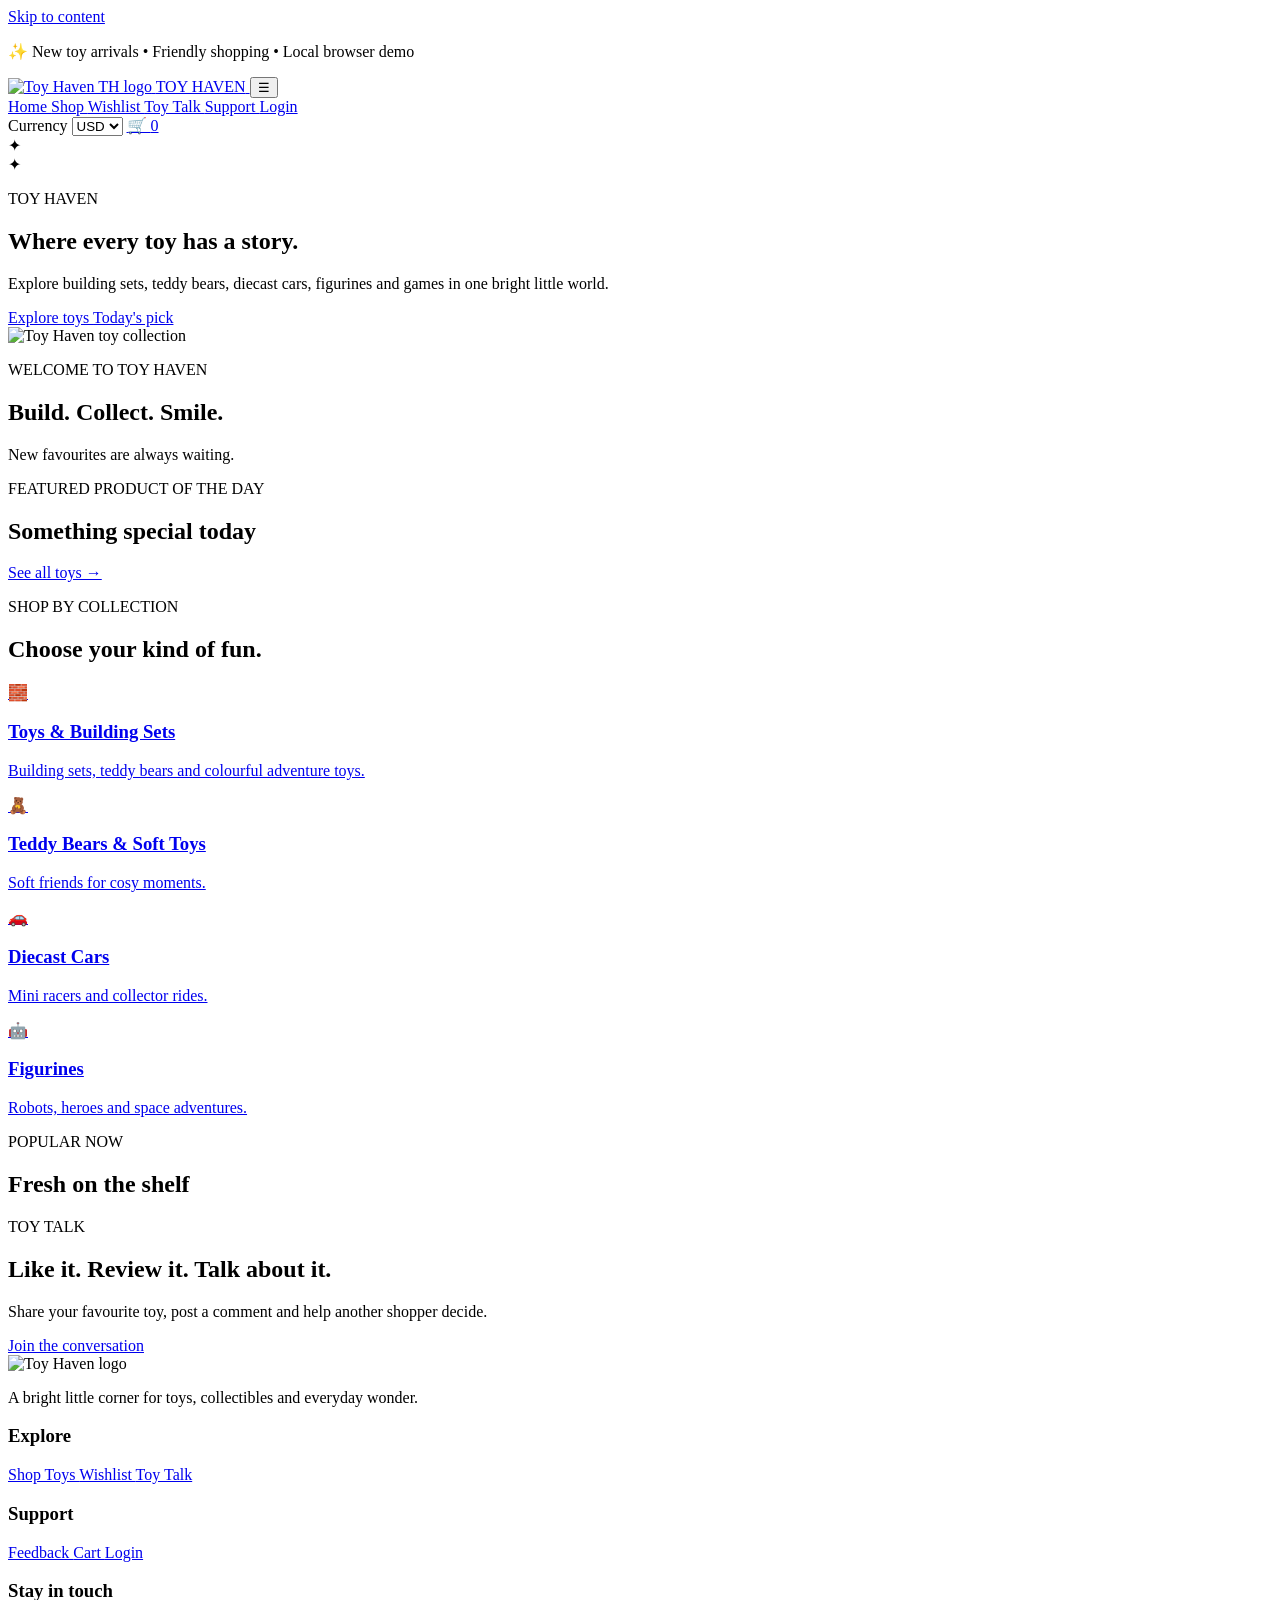
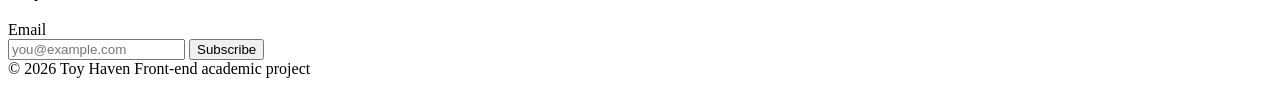
==== index.html @ 139f2305 "Add files via upload" ====
<!DOCTYPE html>
<html lang="en">
 <head>
  <meta charset="utf-8"/>
  <meta content="width=device-width,initial-scale=1" name="viewport"/>
  <meta content="Toy Haven responsive toy store front-end" name="description"/>
  <meta content="#242424" name="theme-color"/>
  <link href="manifest.json" rel="manifest"/>
  <link href="favicon/favicon.png" rel="icon"/>
  <link href="css/style.css" rel="stylesheet"/>
  <title>
   Index | Toy Haven
  </title>
 </head>
 <body data-page="home">

  <div class="ambient-effects" aria-hidden="true">
   <span class="drop drop-1"></span>
   <span class="drop drop-2"></span>
   <span class="drop drop-3"></span>
   <span class="drop drop-4"></span>
   <span class="drop drop-5"></span>
   <span class="drop drop-6"></span>
   <span class="drop drop-7"></span>
   <span class="drop drop-8"></span>
   <span class="paint paint-1"></span>
   <span class="paint paint-2"></span>
   <span class="paint paint-3"></span>
   <span class="splash splash-1"></span>
   <span class="splash splash-2"></span>
  </div>
  <a class="skip-link" href="#main">
   Skip to content
  </a>
  <header class="site-header">
   <div class="announcement">
    <p>
     ✨ New toy arrivals &bull; Friendly shopping &bull; Local browser demo
    </p>
   </div>
   <div class="container nav-wrap">
    <a class="brand" href="index.html">
     <img alt="Toy Haven TH logo" src="images/logo-user.png"/>
     <span class="brand-name">TOY HAVEN</span>
    </a>
    <button aria-controls="mainNav" aria-expanded="false" class="menu-btn" id="menuBtn">
     ☰
    </button>
    <nav class="main-nav" id="mainNav">
     <a href="index.html">
      Home
     </a>
     <a href="products.html">
      Shop
     </a>
     <a href="wishlist.html">
      Wishlist
     </a>
     <a href="forum.html">
      Toy Talk
     </a>
     <a href="feedback.html">
      Support
     </a>
     <a href="login.html">
      Login
     </a>
    </nav>
    <div class="nav-actions">
     <label class="sr-only" for="currency">
      Currency
     </label>
     <select class="currency" id="currency">
      <option>
       USD
      </option>
      <option>
       LKR
      </option>
      <option>
       GBP
      </option>
      <option>
       INR
      </option>
      <option>
       AUD
      </option>
      <option>
       EUR
      </option>
      <option>
       CAD
      </option>
      <option>
       AED
      </option>
     </select>
     <a class="cart-pill" href="cart.html">
      🛒
      <span id="cartCount">
       0
      </span>
     </a>
    </div>
   </div>
  </header>
  <main class="page-enter" id="main">
   <section class="hero hero-home">
    <div class="bubble bubble-1">
    </div>
    <div class="bubble bubble-2">
    </div>
    <div class="spark spark-1">
     ✦
    </div>
    <div class="spark spark-2">
     ✦
    </div>
    <div class="container hero-grid">
     <div class="hero-copy">
      <p class="eyebrow">
       TOY HAVEN
      </p>
      <h1>
       Where every toy has a story.
      </h1>
      <p>
       Explore building sets, teddy bears, diecast cars, figurines and games in one bright little world.
      </p>
      <div class="button-row">
       <a class="btn btn-primary" href="products.html">
        Explore toys
       </a>
       <a class="btn btn-soft" href="#featured">
        Today's pick
       </a>
      </div>
     </div>
     <div class="hero-stage">
      <div class="hero-banner">
       <img
        alt="Toy Haven toy collection"
        id="heroBannerImage"
        src="images/banner-toys.webp"
       />
       <div class="hero-banner-caption">
        <p class="eyebrow">
         WELCOME TO TOY HAVEN
        </p>
        <h2>
         Build. Collect. Smile.
        </h2>
        <p>
         New favourites are always waiting.
        </p>
       </div>
      </div>
      <div class="orbit">
      </div>
     </div>
    </div>
   </section>
   <section class="section container" id="featured">
    <div class="section-title">
     <div>
      <p class="eyebrow">
       FEATURED PRODUCT OF THE DAY
      </p>
      <h2>
       Something special today
      </h2>
     </div>
     <a class="text-link" href="products.html">
      See all toys &rarr;
     </a>
    </div>
    <div id="featuredProduct">
    </div>
   </section>
   <section class="section tinted">
    <div class="container">
     <div class="section-title">
      <div>
       <p class="eyebrow">
        SHOP BY COLLECTION
       </p>
       <h2>
        Choose your kind of fun.
       </h2>
      </div>
     </div>
     <div class="category-grid">
      <a class="category-card blue" href="products.html?category=Toys">
       <span>
        🧱
       </span>
       <h3>
        Toys & Building Sets
       </h3>
       <p>
        Building sets, teddy bears and colourful adventure toys.
       </p>
      </a>
      <a class="category-card pink" href="products.html?category=Toys">
       <span>
        🧸
       </span>
       <h3>
        Teddy Bears & Soft Toys
       </h3>
       <p>
        Soft friends for cosy moments.
       </p>
      </a>
      <a class="category-card yellow" href="products.html?category=Diecast%20Cars">
       <span>
        🚗
       </span>
       <h3>
        Diecast Cars
       </h3>
       <p>
        Mini racers and collector rides.
       </p>
      </a>
      <a class="category-card green" href="products.html?category=Figurines">
       <span>
        🤖
       </span>
       <h3>
        Figurines
       </h3>
       <p>
        Robots, heroes and space adventures.
       </p>
      </a>
     </div>
    </div>
   </section>
   <section class="section container">
    <div class="section-title">
     <div>
      <p class="eyebrow">
       POPULAR NOW
      </p>
      <h2>
       Fresh on the shelf
      </h2>
     </div>
    </div>
    <div class="product-grid" id="homeProducts">
    </div>
   </section>
   <section class="section container">
    <div class="community-banner">
     <div>
      <p class="eyebrow">
       TOY TALK
      </p>
      <h2>
       Like it. Review it. Talk about it.
      </h2>
      <p>
       Share your favourite toy, post a comment and help another shopper decide.
      </p>
     </div>
     <a class="btn btn-dark" href="forum.html">
      Join the conversation
     </a>
    </div>
   </section>
  </main>
  <footer class="site-footer">
   <div class="container footer-grid">
    <div>
     <img alt="Toy Haven logo" class="footer-logo" src="images/logo-user.png"/>
     <p>
      A bright little corner for toys, collectibles and everyday wonder.
     </p>
    </div>
    <div>
     <h3>
      Explore
     </h3>
     <a href="products.html">
      Shop Toys
     </a>
     <a href="wishlist.html">
      Wishlist
     </a>
     <a href="forum.html">
      Toy Talk
     </a>
    </div>
    <div>
     <h3>
      Support
     </h3>
     <a href="feedback.html">
      Feedback
     </a>
     <a href="cart.html">
      Cart
     </a>
     <a href="login.html">
      Login
     </a>
    </div>
    <div>
     <h3>
      Stay in touch
     </h3>
     <form id="newsletterForm">
      <label for="newsletterEmail">
       Email
      </label>
      <div class="newsletter-row">
       <input id="newsletterEmail" placeholder="you@example.com" required="" type="email"/>
       <button class="btn btn-dark">
        Subscribe
       </button>
      </div>
     </form>
    </div>
   </div>
   <div class="footer-bottom">
    <div class="container">
     <span>
      &copy; 2026 Toy Haven
     </span>
     <span>
      Front-end academic project
     </span>
    </div>
   </div>
  </footer>
  <div aria-live="polite" class="toast" id="toast" role="status">
  </div>
  <script src="js/products.js">
  </script>
  <script src="js/main.js">
  </script>
  <script src="js/shop.js">
  </script>
   <script src="js/product-modal.js"></script>
  <script src="js/page-animations.js"></script>
 </body>
</html>
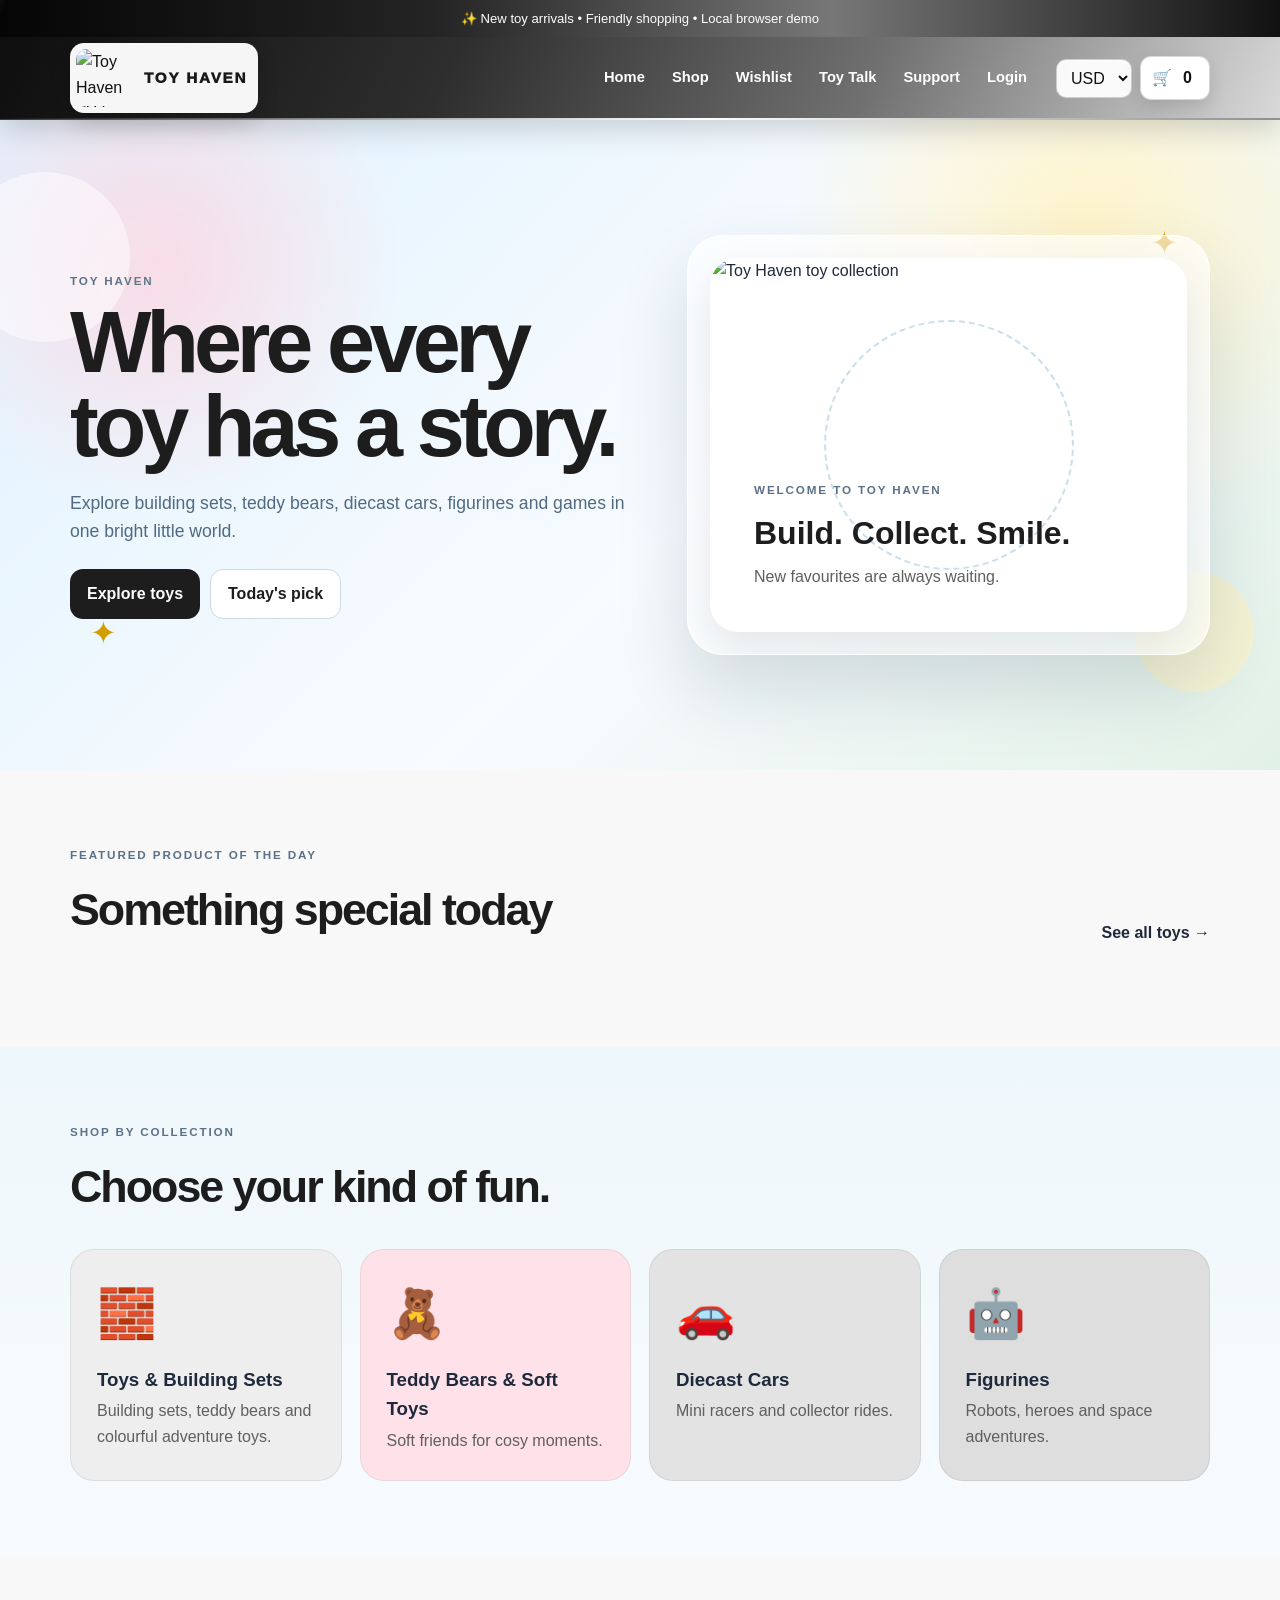
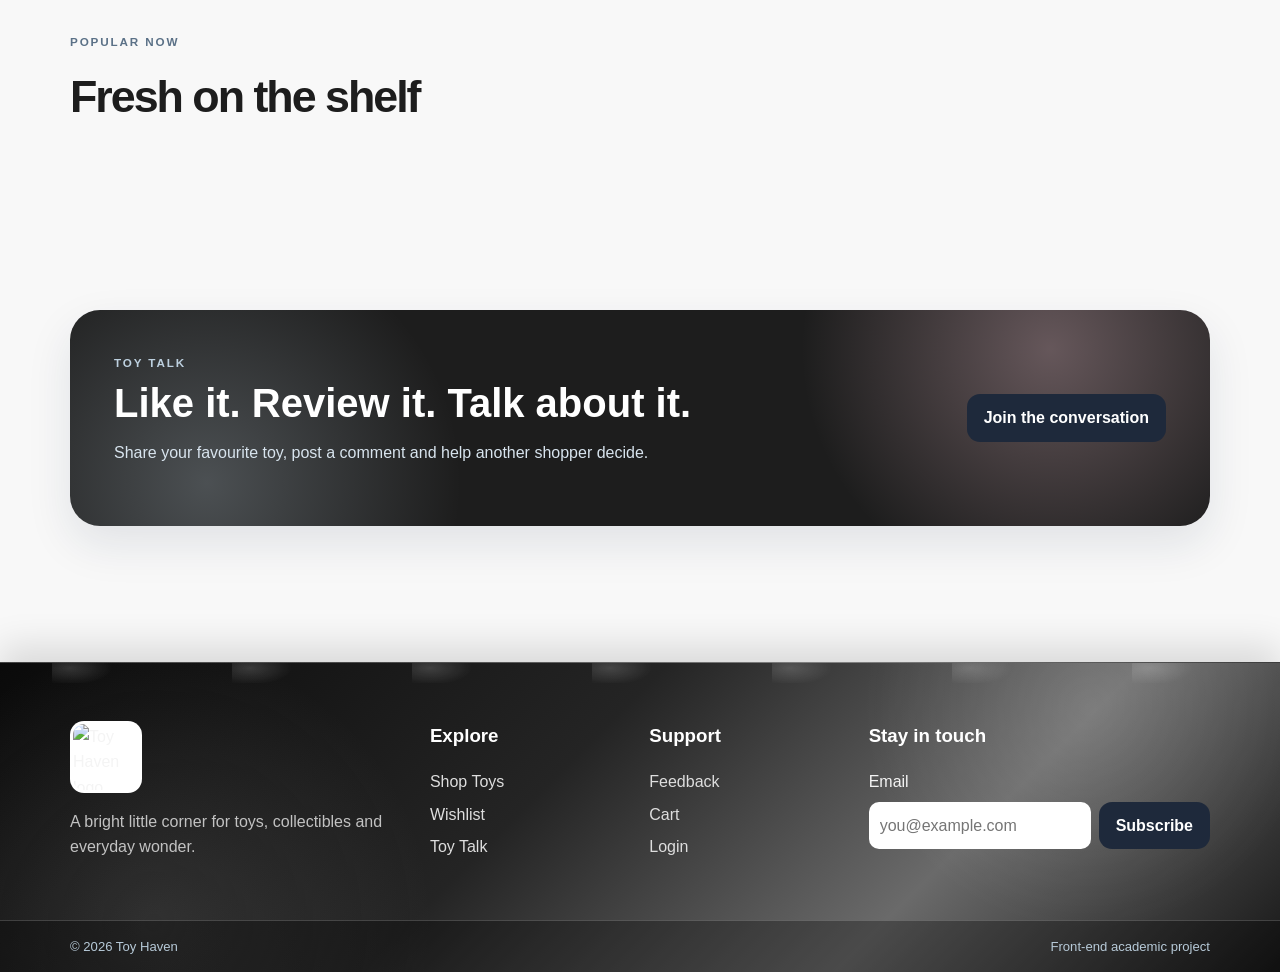
==== commit ceb5b8d2: "Update index.html" ====
--- a/index.html
+++ b/index.html
@@ -7,7 +7,7 @@
   <meta content="#242424" name="theme-color"/>
   <link href="manifest.json" rel="manifest"/>
   <link href="favicon/favicon.png" rel="icon"/>
-  <link href="css/style.css" rel="stylesheet"/>
+  <link href="style.css" rel="stylesheet"/>
   <title>
    Index | Toy Haven
   </title>
--- a/style.css
+++ b/style.css
@@ -0,0 +1,1799 @@
+* {
+    box-sizing: border-box;
+}
+:root {
+    --black: #111111;
+    --charcoal: #242424;
+    --ash: #666666;
+    --light-ash: #d7d7d7;
+    --white: #ffffff;
+    --navy: #1d1d1d;
+    --ink: #1e293b;
+    --muted: #5f5f5f;
+    --line: #d8d8d8;
+    --cloud: #f8f8f8;
+    --sky: #eeeeee;
+    --pink: #eeeeee;
+    --yellow: #e3e3e3;
+    --sage: #dedede;
+    --shadow: 0 18px 45px rgba(16,42,67,.1);
+}
+html {
+    scroll-behavior: smooth;
+}
+body {
+    margin: 0;
+    color: var(--ink);
+    background: var(--cloud);
+    font-family: "Segoe UI",Arial,sans-serif;
+    line-height: 1.6;
+}
+a {
+    color: inherit;
+    text-decoration: none;
+}
+img {
+    max-width: 100%;
+    display: block;
+}
+button,input,select,textarea {
+    font: inherit;
+}
+button {
+    cursor: pointer;
+}
+.container {
+    width: min(1140px,calc(100% - 32px));
+    margin: auto;
+}
+.sr-only {
+    position: absolute;
+    width: 1px;
+    height: 1px;
+    padding: 0;
+    margin: -1px;
+    overflow: hidden;
+    clip: rect(0,0,0,0);
+    white-space: nowrap;
+    border: 0;
+}
+.skip-link {
+    position: fixed;
+    left: 12px;
+    top: -60px;
+    padding: 10px 14px;
+    color: #fff;
+    background: var(--navy);
+    border-radius: 10px;
+    z-index: 1000;
+}
+.skip-link:focus {
+    top: 12px;
+}
+.announcement {
+    position: relative;
+    overflow: hidden;
+    padding: 8px 12px;
+    color: #fff;
+    background: linear-gradient(90deg, #050505 0%, #242424 34%, #777 65%, #111 100%);
+    text-align: center;
+    font-size: .82rem;
+}
+.announcement::after {
+    content: '';
+    position: absolute;
+    top: 0;
+    left: -18%;
+    width: 18%;
+    height: 100%;
+    background: linear-gradient(90deg, transparent, rgba(255,255,255,.55), transparent);
+    transform: skewX(-24deg);
+    animation: headerShine 5s linear infinite;
+}
+.announcement p {
+    margin: 0;
+}
+.site-header {
+    position: sticky;
+    top: 0;
+    z-index: 100;
+    color: #fff;
+    background: linear-gradient(115deg, #0d0d0d 0%, #2e2e2e 36%, #707070 68%, #d9d9d9 100%);
+    border-bottom: 1px solid rgba(255,255,255,.18);
+    box-shadow: 0 10px 28px rgba(0,0,0,.16);
+    backdrop-filter: blur(14px);
+}
+.site-header::after {
+    content: '';
+    position: absolute;
+    left: 0;
+    right: 0;
+    bottom: -1px;
+    height: 2px;
+    background: linear-gradient(90deg, transparent, #fff, #777, #fff, transparent);
+    background-size: 220% 100%;
+    animation: headerSweep 6s linear infinite;
+}
+.nav-wrap {
+    display: flex;
+    min-height: 82px;
+    align-items: center;
+    gap: 18px;
+}
+.brand {
+    position: relative;
+    display: inline-flex;
+    align-items: center;
+    gap: 10px;
+    padding: 6px 11px 6px 6px;
+    border-radius: 14px;
+    color: #111;
+    background: rgba(255,255,255,.96);
+    box-shadow: 0 10px 22px rgba(0,0,0,.14);
+    transition: transform .25s ease, box-shadow .25s ease;
+}
+.brand:hover {
+    transform: translateY(-2px);
+    box-shadow: 0 14px 28px rgba(0,0,0,.2);
+}
+.brand img {
+    width: 58px;
+    height: 58px;
+    object-fit: cover;
+    border-radius: 10px;
+    animation: logoGlow 4.6s ease-in-out infinite;
+}
+.brand-name {
+    color: #191919;
+    font-size: .95rem;
+    font-weight: 950;
+    letter-spacing: .12em;
+    white-space: nowrap;
+}
+.main-nav {
+    display: flex;
+    gap: 5px;
+    margin-left: auto;
+}
+.main-nav a {
+    position: relative;
+    padding: 9px 11px;
+    color: #fff;
+    border-radius: 10px;
+    font-size: .92rem;
+    font-weight: 800;
+    transition: color .2s ease, background .2s ease, transform .2s ease;
+}
+.main-nav a::after {
+    content: '';
+    position: absolute;
+    left: 12px;
+    right: 12px;
+    bottom: 4px;
+    height: 2px;
+    background: #fff;
+    transform: scaleX(0);
+    transform-origin: center;
+    transition: transform .22s ease;
+}
+.main-nav a:hover,.main-nav a:focus-visible {
+    color: #111;
+    background: rgba(255,255,255,.78);
+    transform: translateY(-1px);
+}
+.main-nav a:hover::after,.main-nav a:focus-visible::after {
+    transform: scaleX(1);
+}
+.nav-actions {
+    display: flex;
+    align-items: center;
+    gap: 8px;
+}
+.currency {
+    padding: 9px 10px;
+    color: #111;
+    background: rgba(255,255,255,.94);
+    border: 1px solid rgba(0,0,0,.18);
+    border-radius: 10px;
+    box-shadow: inset 0 1px 0 rgba(255,255,255,.7);
+}
+.cart-pill {
+    display: inline-flex;
+    align-items: center;
+    gap: 5px;
+    padding: 8px 11px;
+    color: #111;
+    background: #fff;
+    border: 1px solid rgba(0,0,0,.15);
+    border-radius: 11px;
+    font-weight: 850;
+    box-shadow: 0 7px 18px rgba(0,0,0,.12);
+    transition: transform .2s ease, box-shadow .2s ease;
+}
+.cart-pill:hover {
+    transform: translateY(-2px);
+    box-shadow: 0 11px 23px rgba(0,0,0,.18);
+}
+#cartCount {
+    min-width: 21px;
+    text-align: center;
+}
+.menu-btn {
+    display: none;
+    padding: 10px 12px;
+    color: #111;
+    background: #fff;
+    border: 1px solid rgba(0,0,0,.16);
+    border-radius: 10px;
+    box-shadow: 0 7px 18px rgba(0,0,0,.12);
+}
+.btn {
+    display: inline-flex;
+    min-height: 44px;
+    padding: 11px 17px;
+    align-items: center;
+    justify-content: center;
+    gap: 8px;
+    border: 0;
+    border-radius: 13px;
+    font-weight: 850;
+    transition: transform .2s ease,box-shadow .2s ease;
+}
+.btn:hover {
+    transform: translateY(-2px);
+    box-shadow: 0 10px 24px rgba(16,42,67,.12);
+}
+.btn:active {
+    transform: scale(.97);
+}
+.btn-primary {
+    color: #fff;
+    background: var(--navy);
+}
+.btn-soft {
+    color: var(--navy);
+    background: #fff;
+    border: 1px solid #cbd9e4;
+}
+.btn-dark {
+    color: #fff;
+    background: #1e293b;
+}
+.full {
+    width: 100%;
+}
+button:focus-visible,a:focus-visible,input:focus-visible,select:focus-visible,textarea:focus-visible {
+    outline: 3px solid #e09b00;
+    outline-offset: 2px;
+}
+.page-enter {
+    animation: pageIn .65s ease both;
+}
+.hero-home {
+    position: relative;
+    overflow: hidden;
+    min-height: 650px;
+    display: flex;
+    align-items: center;
+    background: radial-gradient(circle at 12% 22%,rgba(255,209,220,.72),transparent 20%),radial-gradient(circle at 85% 18%,rgba(255,243,196,.9),transparent 25%),linear-gradient(135deg,#e0f2fe 0%,#f8fbff 56%,#e2f1e7 100%);
+}
+.hero-grid {
+    display: grid;
+    grid-template-columns: 1.04fr .96fr;
+    gap: 50px;
+    align-items: center;
+}
+.hero-copy h1,.page-hero h1 {
+    max-width: 850px;
+    margin: 0 0 20px;
+    color: var(--navy);
+    font-size: clamp(2.7rem,7vw,5.4rem);
+    line-height: .98;
+    letter-spacing: -.06em;
+}
+.hero-copy>p:not(.eyebrow) {
+    max-width: 610px;
+    color: #516a81;
+    font-size: 1.1rem;
+}
+.eyebrow {
+    margin: 0 0 9px;
+    color: #5b7187;
+    font-size: .73rem;
+    font-weight: 900;
+    letter-spacing: .16em;
+}
+.button-row {
+    display: flex;
+    flex-wrap: wrap;
+    gap: 10px;
+    margin-top: 24px;
+}
+.hero-banner {
+    position: absolute;
+    inset: 22px;
+    overflow: hidden;
+    border-radius: 28px;
+    background: #ffffff;
+    box-shadow: var(--shadow);
+}
+.hero-banner img {
+    width: 100%;
+    height: 100%;
+    object-fit: cover;
+    transition: opacity .25s ease, transform .35s ease;
+}
+.hero-banner img.banner-changing {
+    opacity: .25;
+    transform: scale(1.03);
+}
+.hero-banner-caption {
+    position: absolute;
+    left: 24px;
+    right: 24px;
+    bottom: 24px;
+    padding: 18px 20px;
+    color: var(--navy);
+    background: rgba(255, 255, 255, .9);
+    border-radius: 18px;
+    backdrop-filter: blur(8px);
+}
+.hero-banner-caption h2 {
+    margin: 2px 0 5px;
+    font-size: 2rem;
+}
+.hero-banner-caption p:last-child {
+    margin: 0;
+    color: var(--muted);
+}
+.hero-stage {
+    position: relative;
+    min-height: 420px;
+    border: 1px solid rgba(255,255,255,.95);
+    border-radius: 36px;
+    background: rgba(255,255,255,.62);
+    box-shadow: 0 34px 72px rgba(16,42,67,.14);
+    overflow: hidden;
+}
+.toy-spotlight {
+    position: absolute;
+    inset: 56px;
+    display: flex;
+    flex-direction: column;
+    justify-content: center;
+    padding: 32px;
+    border-radius: 30px;
+    background: linear-gradient(145deg,#fff,#eef7fb);
+    box-shadow: var(--shadow);
+    animation: floatCard 4s ease-in-out infinite;
+    z-index: 2;
+}
+.hero-toy {
+    font-size: 7rem;
+    filter: drop-shadow(0 18px 20px rgba(16,42,67,.12));
+    animation: bob 2.8s ease-in-out infinite;
+}
+.toy-spotlight h2 {
+    margin: 3px 0 8px;
+    font-size: 2.3rem;
+    line-height: 1.05;
+}
+.toy-spotlight p:last-child {
+    margin: 0;
+    color: var(--muted);
+}
+.orbit {
+    position: absolute;
+    width: 250px;
+    height: 250px;
+    left: 50%;
+    top: 50%;
+    margin: -125px 0 0 -125px;
+    border: 2px dashed rgba(47,128,168,.25);
+    border-radius: 50%;
+    animation: orbit 11s linear infinite;
+}
+.bubble {
+    position: absolute;
+    border-radius: 50%;
+    pointer-events: none;
+}
+.bubble-1 {
+    width: 170px;
+    height: 170px;
+    left: -40px;
+    top: 8%;
+    background: rgba(255,255,255,.48);
+    animation: drift 14s linear infinite;
+}
+.bubble-2 {
+    width: 120px;
+    height: 120px;
+    right: 2%;
+    bottom: 12%;
+    background: rgba(255,243,196,.58);
+    animation: drift 18s linear infinite reverse;
+}
+.spark {
+    position: absolute;
+    color: #d39d00;
+    font-size: 2rem;
+    animation: sparkle 4s ease-in-out infinite;
+}
+.spark-1 {
+    right: 8%;
+    top: 15%;
+}
+.spark-2 {
+    left: 7%;
+    bottom: 17%;
+    animation-delay: 1s;
+}
+.section {
+    padding: 76px 0;
+}
+.tinted {
+    background: linear-gradient(180deg,#eef7fb,#f7fbff);
+}
+.section-title {
+    display: flex;
+    justify-content: space-between;
+    gap: 18px;
+    align-items: end;
+    margin-bottom: 26px;
+}
+.section-title h2 {
+    margin: 0;
+    color: var(--navy);
+    font-size: clamp(1.8rem,4vw,2.8rem);
+    letter-spacing: -.045em;
+}
+.text-link {
+    font-weight: 850;
+}
+.category-grid {
+    display: grid;
+    grid-template-columns: repeat(4,1fr);
+    gap: 18px;
+}
+.category-card {
+    min-height: 190px;
+    padding: 26px;
+    border: 1px solid rgba(16,42,67,.08);
+    border-radius: 24px;
+    transition: transform .25s,box-shadow .25s;
+}
+.category-card:hover {
+    transform: translateY(-7px);
+    box-shadow: var(--shadow);
+}
+.category-card span {
+    font-size: 3rem;
+}
+.category-card h3 {
+    margin: 12px 0 4px;
+}
+.category-card p {
+    margin: 0;
+    color: var(--muted);
+}
+.category-card.blue {
+    background: var(--sky);
+}
+.category-card.pink {
+    background: #ffe2e9;
+}
+.category-card.yellow {
+    background: var(--yellow);
+}
+.category-card.green {
+    background: var(--sage);
+}
+.product-grid {
+    display: grid;
+    grid-template-columns: repeat(4,1fr);
+    gap: 18px;
+}
+.product-card {
+    overflow: hidden;
+    background: #fff;
+    border: 1px solid var(--line);
+    border-radius: 22px;
+    box-shadow: 0 8px 25px rgba(16,42,67,.055);
+    transition: transform .25s,box-shadow .25s;
+}
+.product-card:hover {
+    transform: translateY(-7px);
+    box-shadow: 0 22px 40px rgba(16,42,67,.12);
+}
+.product-image {
+    display: block;
+    overflow: hidden;
+    background: #eef7fb;
+}
+.product-image img {
+    width: 100%;
+    aspect-ratio: 1/.83;
+    object-fit: contain;
+    padding: 12px;
+    transition: transform .45s ease, filter .45s ease;
+}
+.product-card:hover .product-image img {
+    transform: scale(1.05);
+}
+.product-content {
+    padding: 16px;
+}
+.product-category {
+    margin: 0 0 4px;
+    color: #61798e;
+    font-size: .73rem;
+    font-weight: 900;
+    letter-spacing: .11em;
+    text-transform: uppercase;
+}
+.product-content h3 {
+    margin: 0;
+    line-height: 1.2;
+}
+.product-description {
+    min-height: 54px;
+    color: #61798e;
+    font-size: .88rem;
+}
+.rating-row {
+    font-size: .9rem;
+}
+.stars {
+    letter-spacing: .05em;
+    color: #a16e00;
+}
+.price-line {
+    display: flex;
+    align-items: center;
+    justify-content: space-between;
+    gap: 10px;
+    margin: 14px 0;
+}
+.price-line strong,.featured-price,.details-price {
+    color: var(--navy);
+    font-size: 1.2rem;
+}
+.heart-button {
+    padding: 7px 10px;
+    background: #fff;
+    border: 1px solid #c8d6e1;
+    border-radius: 10px;
+}
+.heart-button.selected {
+    background: var(--pink);
+    animation: heartPop .35s ease;
+}
+.product-actions {
+    display: grid;
+    grid-template-columns: 1.3fr 1fr;
+    gap: 8px;
+}
+.social-row {
+    display: flex;
+    flex-wrap: wrap;
+    gap: 7px;
+    margin-top: 10px;
+}
+.social-row button,.forum-like {
+    padding: 7px 9px;
+    color: #435d74;
+    background: #f3f7fa;
+    border: 0;
+    border-radius: 8px;
+    font-size: .75rem;
+}
+.featured-card {
+    display: grid;
+    grid-template-columns: 1fr 1fr;
+    overflow: hidden;
+    background: #fff;
+    border: 1px solid var(--line);
+    border-radius: 28px;
+    box-shadow: var(--shadow);
+}
+.featured-card img {
+    width: 100%;
+    height: 100%;
+    min-height: 380px;
+    object-fit: cover;
+}
+.featured-card>div {
+    display: flex;
+    flex-direction: column;
+    justify-content: center;
+    padding: 42px;
+}
+.featured-card h2 {
+    margin: 3px 0 12px;
+    font-size: 2.4rem;
+    line-height: 1.05;
+}
+.featured-price {
+    display: block;
+    margin-top: 18px;
+    font-size: 1.8rem;
+}
+.community-banner {
+    display: flex;
+    align-items: center;
+    justify-content: space-between;
+    gap: 24px;
+    padding: 44px;
+    color: #fff;
+    background: radial-gradient(circle at 86% 18%,rgba(255,209,220,.32),transparent 25%),radial-gradient(circle at 12% 80%,rgba(224,242,254,.24),transparent 25%),var(--navy);
+    border-radius: 30px;
+    box-shadow: var(--shadow);
+}
+.community-banner .eyebrow {
+    color: #bdd0df;
+}
+.community-banner h2 {
+    margin: 0;
+    font-size: 2.5rem;
+    line-height: 1.05;
+}
+.community-banner p:last-of-type {
+    max-width: 660px;
+    color: #d8e4ee;
+}
+.page-hero {
+    padding: 74px 0 58px;
+    background: radial-gradient(circle at 10% 22%,rgba(255,209,220,.75),transparent 19%),radial-gradient(circle at 86% 18%,rgba(255,243,196,.82),transparent 24%),linear-gradient(135deg,#e0f2fe,#f8fbff);
+}
+.page-hero p:not(.eyebrow) {
+    max-width: 720px;
+    color: #536d84;
+}
+.shop-toolbar {
+    display: grid;
+    grid-template-columns: 2fr 1fr 1fr;
+    gap: 14px;
+    margin-bottom: 28px;
+    padding: 16px;
+    background: #fff;
+    border: 1px solid var(--line);
+    border-radius: 19px;
+    box-shadow: 0 7px 22px rgba(16,42,67,.045);
+}
+.shop-toolbar label,.form-card label,.mini-form label,.choice-group,.quantity-label {
+    display: flex;
+    flex-direction: column;
+    gap: 6px;
+    color: #314b62;
+    font-size: .9rem;
+    font-weight: 800;
+}
+.shop-toolbar input,.shop-toolbar select,.form-card input,.form-card select,.form-card textarea,.mini-form input,.mini-form select,.mini-form textarea,.quantity-label input {
+    width: 100%;
+    padding: 11px 12px;
+    color: var(--ink);
+    background: #fff;
+    border: 1px solid #c6d4df;
+    border-radius: 11px;
+}
+.empty,.empty-card {
+    padding: 36px;
+    color: #61798e;
+    background: #fff;
+    border: 1px solid var(--line);
+    border-radius: 19px;
+    text-align: center;
+}
+.hidden {
+    display: none!important;
+}
+.details-layout,.support-grid,.forum-layout,.auth-grid {
+    display: grid;
+    grid-template-columns: 1fr 1fr;
+    gap: 28px;
+    align-items: start;
+}
+.details-image-card {
+    overflow: hidden;
+    background: #fff;
+    border: 1px solid var(--line);
+    border-radius: 26px;
+    box-shadow: var(--shadow);
+}
+.details-image-card img {
+    width: 100%;
+}
+.details-copy h2 {
+    margin: 0 0 10px;
+    color: var(--navy);
+    font-size: 2.5rem;
+    line-height: 1.05;
+}
+.details-price {
+    margin: 20px 0;
+    font-size: 2rem;
+    font-weight: 900;
+}
+.choice-group {
+    margin: 18px 0;
+}
+.colour-options {
+    display: flex;
+    flex-wrap: wrap;
+    gap: 8px;
+}
+.colour-option {
+    padding: 9px 12px;
+    background: #fff;
+    border: 1px solid #c6d4df;
+    border-radius: 10px;
+}
+.colour-option.active {
+    color: #fff;
+    background: var(--navy);
+    border-color: var(--navy);
+}
+.feature-note {
+    display: grid;
+    gap: 4px;
+    margin-top: 20px;
+    padding: 15px;
+    background: #eef7fb;
+    border-radius: 13px;
+}
+.review-comments {
+    display: grid;
+    grid-template-columns: 1fr 1fr;
+    gap: 26px;
+}
+.review-card,.comment-card,.support-card,.forum-post,.form-card,.summary-card,.faq {
+    padding: 22px;
+    background: #fff;
+    border: 1px solid var(--line);
+    border-radius: 20px;
+    box-shadow: 0 8px 25px rgba(16,42,67,.045);
+}
+.review-card+.review-card {
+    margin-top: 10px;
+}
+.mini-form {
+    display: grid;
+    gap: 12px;
+    margin-top: 18px;
+    padding: 18px;
+    background: #f8fbfd;
+    border-radius: 16px;
+}
+.cart-layout {
+    display: grid;
+    grid-template-columns: 1.55fr .8fr;
+    gap: 28px;
+    align-items: start;
+}
+.cart-item {
+    display: grid;
+    grid-template-columns: 96px 1fr auto auto;
+    gap: 16px;
+    align-items: center;
+    margin-bottom: 12px;
+    padding: 13px;
+    background: #fff;
+    border: 1px solid var(--line);
+    border-radius: 18px;
+    box-shadow: 0 7px 22px rgba(16,42,67,.04);
+}
+.cart-item img {
+    width: 96px;
+    height: 80px;
+    object-fit: cover;
+    border-radius: 12px;
+}
+.cart-item h3 {
+    margin: 0;
+}
+.qty-controls {
+    display: inline-flex;
+    align-items: center;
+    gap: 10px;
+    margin-top: 7px;
+}
+.qty-controls button {
+    width: 30px;
+    height: 30px;
+    background: #fff;
+    border: 1px solid #c6d4df;
+    border-radius: 8px;
+}
+.remove-button {
+    border: 0;
+    background: transparent;
+    font-size: 1.6rem;
+}
+.summary-card {
+    position: sticky;
+    top: 108px;
+}
+.summary-row,.summary-total {
+    display: flex;
+    justify-content: space-between;
+    gap: 14px;
+    padding: 10px 0;
+}
+.summary-card hr {
+    border: 0;
+    border-top: 1px solid var(--line);
+}
+.summary-total {
+    font-size: 1.35rem;
+}
+.summary-card .btn {
+    margin-top: 10px;
+}
+.form-card {
+    display: grid;
+    gap: 13px;
+}
+.form-card h2 {
+    margin: 0;
+}
+.success {
+    padding: 46px 20px 70px;
+    text-align: center;
+}
+.success-mark {
+    width: 70px;
+    height: 70px;
+    margin: 0 auto 18px;
+    display: grid;
+    place-items: center;
+    color: #fff;
+    background: var(--navy);
+    border-radius: 50%;
+    font-size: 2.2rem;
+    animation: pop .55s ease;
+}
+.interest-bar {
+    display: flex;
+    flex-wrap: wrap;
+    gap: 9px;
+    margin-bottom: 24px;
+}
+.interest-bar span {
+    padding: 8px 12px;
+    background: #fff;
+    border: 1px solid var(--line);
+    border-radius: 99px;
+}
+.faq {
+    margin-top: 18px;
+}
+.faq-q {
+    width: 100%;
+    display: flex;
+    justify-content: space-between;
+    padding: 15px 0;
+    color: var(--ink);
+    background: #fff;
+    border: 0;
+    border-bottom: 1px solid var(--line);
+    font-weight: 850;
+    text-align: left;
+}
+.faq-q.open span {
+    transform: rotate(45deg);
+}
+.faq-a {
+    display: none;
+    padding: 12px 0;
+    color: var(--muted);
+}
+.faq-q.open+.faq-a {
+    display: block;
+}
+.forum-layout {
+    grid-template-columns: .8fr 1.2fr;
+}
+.forum-list {
+    display: grid;
+    gap: 14px;
+}
+.forum-post h3 {
+    margin: 0 0 8px;
+}
+.comment-list {
+    margin-top: 14px;
+}
+.comment-list p {
+    padding: 8px 10px;
+    background: #f7fafc;
+    border-radius: 9px;
+}
+.forum-comment {
+    display: flex;
+    gap: 8px;
+    margin-top: 15px;
+}
+.forum-comment input {
+    flex: 1;
+    min-width: 0;
+    padding: 10px;
+    border: 1px solid #c6d4df;
+    border-radius: 10px;
+}
+.footer-logo {
+    width: 72px;
+    height: 72px;
+    padding: 3px;
+    background: #fff;
+    border-radius: 14px;
+    animation: logoGlow 4.6s ease-in-out infinite;
+}
+.site-footer {
+    position: relative;
+    overflow: hidden;
+    margin-top: 60px;
+    color: #f4f4f4;
+    background:
+        radial-gradient(circle at 85% 14%, rgba(255,255,255,.13), transparent 20%),
+        radial-gradient(circle at 12% 84%, rgba(150,150,150,.18), transparent 24%),
+        linear-gradient(135deg, #0a0a0a 0%, #242424 42%, #6a6a6a 72%, #171717 100%);
+    border-top: 1px solid rgba(255,255,255,.16);
+    box-shadow: 0 -16px 34px rgba(0,0,0,.12);
+}
+.site-footer::before {
+    content: '';
+    position: absolute;
+    left: -10%;
+    right: -10%;
+    top: -16px;
+    height: 36px;
+    background: radial-gradient(60px 24px at 10% 50%, rgba(255,255,255,.16), transparent 70%);
+    background-size: 180px 42px;
+    animation: footerWave 8s linear infinite;
+}
+.footer-grid {
+    display: grid;
+    grid-template-columns: 1.4fr .8fr .8fr 1.4fr;
+    gap: 32px;
+    padding: 58px 0 44px;
+}
+.footer-grid h3 {
+    margin-top: 0;
+    color: #fff;
+}
+.footer-grid a {
+    display: block;
+    margin: 7px 0;
+    color: #dedede;
+    transition: color .2s ease, transform .2s ease;
+}
+.footer-grid a:hover {
+    color: #fff;
+    transform: translateX(4px);
+}
+.footer-grid p {
+    color: #c2c2c2;
+}
+.newsletter-row {
+    display: flex;
+    gap: 8px;
+    margin-top: 7px;
+}
+.newsletter-row input {
+    flex: 1;
+    min-width: 0;
+    padding: 11px;
+    color: #111;
+    background: #fff;
+    border: 0;
+    border-radius: 10px;
+}
+.footer-bottom {
+    border-top: 1px solid rgba(255,255,255,.18);
+    background: rgba(0,0,0,.3);
+}
+.footer-bottom .container {
+    display: flex;
+    justify-content: space-between;
+    gap: 15px;
+    padding: 15px 0;
+    color: #b7cad8;
+    font-size: .82rem;
+}
+
+/* Animated water and paint effects used on every page. */
+.ambient-effects {
+    position: fixed;
+    inset: 0;
+    z-index: 4;
+    overflow: hidden;
+    pointer-events: none;
+}
+.ambient-effects .drop {
+    position: absolute;
+    top: -70px;
+    width: 9px;
+    height: 18px;
+    border-radius: 72% 72% 58% 58%;
+    background: linear-gradient(180deg, rgba(255,255,255,.9), rgba(165,165,165,.18));
+    box-shadow: 0 6px 12px rgba(255,255,255,.16);
+    opacity: .52;
+    animation: waterFall 8s linear infinite;
+}
+.ambient-effects .drop::after {
+    content: '';
+    position: absolute;
+    left: 2px;
+    top: 3px;
+    width: 2px;
+    height: 7px;
+    border-radius: 50%;
+    background: rgba(255,255,255,.75);
+}
+.drop-1 { left: 6%; animation-delay: -1.2s; animation-duration: 7.4s; transform: scale(.78); }
+.drop-2 { left: 15%; animation-delay: -4.1s; animation-duration: 9.2s; transform: scale(1.18); }
+.drop-3 { left: 27%; animation-delay: -2.3s; animation-duration: 8.1s; transform: scale(.9); }
+.drop-4 { left: 39%; animation-delay: -6.2s; animation-duration: 10.3s; transform: scale(.72); }
+.drop-5 { left: 53%; animation-delay: -3.4s; animation-duration: 8.7s; transform: scale(1.12); }
+.drop-6 { left: 65%; animation-delay: -5.4s; animation-duration: 9.8s; transform: scale(.82); }
+.drop-7 { left: 75%; animation-delay: -7.1s; animation-duration: 7.8s; transform: scale(1.24); }
+.drop-8 { left: 86%; animation-delay: -2.8s; animation-duration: 10.6s; transform: scale(.7); }
+.ambient-effects .paint {
+    position: absolute;
+    width: 170px;
+    height: 70px;
+    border-radius: 52% 48% 58% 42%;
+    background: radial-gradient(circle at 35% 45%, rgba(255,255,255,.16), rgba(255,255,255,0) 67%);
+    filter: blur(3px);
+    opacity: .62;
+    animation: paintDrift 13s ease-in-out infinite;
+}
+.paint-1 { left: 6%; top: 24%; animation-delay: -4s; }
+.paint-2 { right: 2%; top: 41%; animation-delay: -8s; transform: rotate(18deg) scale(.78); }
+.paint-3 { left: 34%; bottom: 18%; animation-delay: -1s; transform: rotate(-12deg) scale(.7); }
+.ambient-effects .splash {
+    position: absolute;
+    width: 92px;
+    height: 92px;
+    border: 2px solid rgba(255,255,255,.24);
+    border-radius: 50%;
+    opacity: 0;
+    animation: splashPulse 5s ease-out infinite;
+}
+.splash-1 { left: 14%; bottom: 12%; animation-delay: -1.2s; }
+.splash-2 { right: 18%; bottom: 22%; animation-delay: -3.5s; }
+
+.toast {
+    position: fixed;
+    right: 18px;
+    bottom: 18px;
+    z-index: 1000;
+    max-width: 360px;
+    padding: 14px 17px;
+    color: #fff;
+    background: var(--navy);
+    border-radius: 13px;
+    box-shadow: 0 16px 32px rgba(16,42,67,.2);
+    opacity: 0;
+    transform: translateY(20px);
+    pointer-events: none;
+    transition: opacity .25s,transform .25s;
+}
+.toast.show {
+    opacity: 1;
+    transform: none;
+}
+.reveal {
+    opacity: 0;
+    transform: translateY(24px);
+    transition: opacity .7s,transform .7s;
+}
+.reveal.visible {
+    opacity: 1;
+    transform: none;
+}
+.animate-in {
+    animation: heroIn .9s ease both;
+}
+.animate-in-delayed {
+    animation: heroIn 1.05s .12s ease both;
+}
+
+/* ------------------------------------------------------------
+   Page-by-page motion system: light, polished and lecturer-friendly.
+   ------------------------------------------------------------ */
+.page-hero {
+    position: relative;
+    overflow: hidden;
+    background-size: 200% 200%;
+    animation: pageHeroGlow 12s ease-in-out infinite alternate;
+}
+.page-hero::after {
+    content: '';
+    position: absolute;
+    inset: -35%;
+    pointer-events: none;
+    background: radial-gradient(circle, rgba(255,255,255,.28), transparent 44%);
+    transform: translate3d(-22%, 0, 0);
+    animation: heroLightSweep 10s ease-in-out infinite alternate;
+}
+.page-hero > .container {
+    position: relative;
+    z-index: 1;
+}
+.hero-copy,
+.hero-stage {
+    will-change: transform, opacity;
+}
+
+body[data-page="home"] .hero-copy {
+    animation: homeCopyIn .9s cubic-bezier(.2,.8,.2,1) both;
+}
+body[data-page="home"] .hero-stage {
+    animation: homeStageIn 1s .12s cubic-bezier(.2,.8,.2,1) both;
+}
+body[data-page="home"] .featured-card {
+    animation: homeFeatureIn .85s .1s ease both;
+}
+body[data-page="home"] .community-banner {
+    animation: communityFloat 7s ease-in-out infinite;
+}
+
+body[data-page="products"] .shop-toolbar {
+    animation: toolbarIn .8s ease both;
+}
+body[data-page="products"] .product-card {
+    animation: productCardIn .65s cubic-bezier(.2,.75,.2,1) both;
+    animation-delay: calc(var(--motion-order, 0) * 55ms + .12s);
+}
+
+body[data-page="details"] .details-image-card img {
+    animation: detailImageFloat 6s ease-in-out infinite;
+}
+body[data-page="details"] .details-copy {
+    animation: detailCopyIn .9s .12s ease both;
+}
+
+body[data-page="cart"] .summary-card {
+    animation: summaryIn .8s .18s ease both;
+}
+body[data-page="cart"] .cart-item {
+    animation: cartItemIn .55s cubic-bezier(.2,.8,.2,1) both;
+}
+
+body[data-page="checkout"] .form-card {
+    animation: formInLeft .85s ease both;
+}
+body[data-page="checkout"] .summary-card {
+    animation: formInRight .85s .12s ease both;
+}
+
+body[data-page="wishlist"] .interest-filter {
+    animation: chipPop .55s ease both;
+}
+body[data-page="wishlist"] .interest-filter:nth-child(2) { animation-delay: .06s; }
+body[data-page="wishlist"] .interest-filter:nth-child(3) { animation-delay: .12s; }
+body[data-page="wishlist"] .interest-filter:nth-child(4) { animation-delay: .18s; }
+body[data-page="wishlist"] .collection-card {
+    animation: productCardIn .65s cubic-bezier(.2,.75,.2,1) both;
+    animation-delay: calc(var(--motion-order, 0) * 55ms + .14s);
+}
+
+body[data-page="feedback"] .form-card {
+    animation: formInLeft .85s ease both;
+}
+body[data-page="feedback"] .support-card,
+body[data-page="feedback"] .faq {
+    animation: formInRight .85s .14s ease both;
+}
+
+body[data-page="forum"] .forum-layout > * {
+    animation: formInLeft .75s ease both;
+}
+body[data-page="forum"] .forum-layout > *:last-child {
+    animation-name: formInRight;
+    animation-delay: .12s;
+}
+
+body[data-page="login"] .auth-grid > * {
+    animation: authCardIn .75s cubic-bezier(.2,.8,.2,1) both;
+}
+body[data-page="login"] .auth-grid > *:last-child {
+    animation-delay: .12s;
+}
+
+.motion-target {
+    opacity: 0;
+    transform: translateY(22px) scale(.985);
+    transition:
+        opacity .72s ease,
+        transform .72s cubic-bezier(.2,.75,.2,1);
+    transition-delay: calc(var(--motion-order, 0) * 65ms);
+}
+.motion-target.motion-visible {
+    opacity: 1;
+    transform: none;
+}
+
+.interest-bar {
+    align-items: center;
+}
+.interest-filter {
+    padding: 9px 14px;
+    color: #334b60;
+    background: rgba(255,255,255,.9);
+    border: 1px solid var(--line);
+    border-radius: 999px;
+    font-weight: 850;
+    transition: transform .2s ease, box-shadow .2s ease, background .2s ease;
+}
+.interest-filter:hover,
+.interest-filter.active {
+    transform: translateY(-2px);
+    background: #fff;
+    box-shadow: 0 10px 22px rgba(16,42,67,.09);
+}
+.interest-filter.active {
+    color: #fff;
+    background: var(--navy);
+    border-color: var(--navy);
+}
+.collection-status {
+    display: inline-flex;
+    margin: 8px 0 10px;
+    padding: 5px 10px;
+    border-radius: 999px;
+    font-size: .78rem;
+    font-weight: 900;
+    letter-spacing: .03em;
+    background: #f1f5f8;
+}
+.collection-status.interested { background: #eee8ff; color: #5a43a0; }
+.collection-status.owned { background: #e7f6ec; color: #286744; }
+.collection-status.not-interested { background: #f0f0f0; color: #666; }
+.collection-actions {
+    display: grid;
+    grid-template-columns: repeat(3, 1fr);
+    gap: 7px;
+    margin-bottom: 8px;
+}
+.collection-status-button {
+    min-height: 38px;
+    padding: 8px 7px;
+    font-size: .78rem;
+}
+.collection-status-button.active {
+    color: #fff;
+    background: var(--navy);
+    border-color: var(--navy);
+}
+.detail-link {
+    display: inline-flex;
+    margin: 7px 0 2px;
+    color: #4e657a;
+    font-size: .85rem;
+    font-weight: 850;
+    transition: transform .2s ease, color .2s ease;
+}
+.detail-link:hover {
+    color: #111;
+    transform: translateX(4px);
+}
+
+/* Quick-view modal for the required product modal functionality. */
+body.modal-open {
+    overflow: hidden;
+}
+.quick-view-modal {
+    position: fixed;
+    inset: 0;
+    z-index: 2000;
+    display: grid;
+    place-items: center;
+    padding: 18px;
+    visibility: hidden;
+    opacity: 0;
+    transition: opacity .25s ease, visibility .25s ease;
+}
+.quick-view-modal.open {
+    visibility: visible;
+    opacity: 1;
+}
+.quick-view-backdrop {
+    position: absolute;
+    inset: 0;
+    background: rgba(17,17,17,.48);
+    backdrop-filter: blur(6px);
+}
+.quick-view-dialog {
+    position: relative;
+    z-index: 1;
+    width: min(920px, 100%);
+    max-height: min(90vh, 760px);
+    overflow: auto;
+    padding: 22px;
+    background: #fff;
+    border: 1px solid rgba(255,255,255,.65);
+    border-radius: 28px;
+    box-shadow: 0 32px 80px rgba(0,0,0,.25);
+    transform: translateY(18px) scale(.97);
+    transition: transform .3s cubic-bezier(.2,.8,.2,1);
+}
+.quick-view-modal.open .quick-view-dialog {
+    transform: none;
+}
+.quick-view-close {
+    position: absolute;
+    top: 12px;
+    right: 12px;
+    z-index: 2;
+    width: 40px;
+    height: 40px;
+    color: #111;
+    background: rgba(255,255,255,.95);
+    border: 1px solid var(--line);
+    border-radius: 50%;
+    font-size: 1.5rem;
+}
+.quick-view-grid {
+    display: grid;
+    grid-template-columns: .95fr 1.05fr;
+    gap: 28px;
+    align-items: center;
+}
+.quick-view-image-wrap {
+    min-height: 360px;
+    display: grid;
+    place-items: center;
+    padding: 18px;
+    background: linear-gradient(135deg, #f2f6f8, #fff);
+    border-radius: 22px;
+}
+.quick-view-image-wrap img {
+    width: 100%;
+    max-height: 430px;
+    object-fit: contain;
+    animation: modalToyFloat 4.6s ease-in-out infinite;
+}
+.quick-view-copy h2 {
+    margin: 5px 0 10px;
+    color: var(--navy);
+    font-size: clamp(2rem, 4vw, 3.2rem);
+    line-height: 1;
+}
+.quick-view-rating {
+    color: #7b5b00;
+    font-weight: 850;
+}
+.quick-view-price {
+    display: block;
+    margin: 18px 0 8px;
+    color: var(--navy);
+    font-size: 1.6rem;
+}
+.quick-view-stock {
+    margin-bottom: 18px;
+    color: #50715c;
+    font-weight: 800;
+}
+.quick-view-actions {
+    display: flex;
+    flex-wrap: wrap;
+    gap: 9px;
+}
+
+.field-invalid {
+    border-color: #c44d4d !important;
+    box-shadow: 0 0 0 3px rgba(196,77,77,.1);
+}
+.field-error {
+    display: block;
+    margin-top: -3px;
+    color: #a13030;
+    font-size: .8rem;
+    font-weight: 800;
+}
+.checkout-summary-item {
+    animation: summaryRowIn .45s ease both;
+}
+.checkout-summary-item:nth-child(2) { animation-delay: .04s; }
+.checkout-summary-item:nth-child(3) { animation-delay: .08s; }
+.checkout-summary-item:nth-child(4) { animation-delay: .12s; }
+
+@keyframes pageHeroGlow {
+    from { background-position: 0% 50%; }
+    to { background-position: 100% 50%; }
+}
+@keyframes heroLightSweep {
+    from { transform: translate3d(-22%, 0, 0) rotate(-8deg); opacity: .18; }
+    to { transform: translate3d(24%, 4%, 0) rotate(8deg); opacity: .36; }
+}
+@keyframes logoGlow {
+    0%, 100% { box-shadow: 0 0 0 rgba(105, 92, 255, 0); }
+    50% { box-shadow: 0 0 22px rgba(105, 92, 255, .28); }
+}
+@keyframes homeCopyIn {
+    from { opacity: 0; transform: translate3d(-26px, 12px, 0); }
+    to { opacity: 1; transform: none; }
+}
+@keyframes homeStageIn {
+    from { opacity: 0; transform: translate3d(26px, 16px, 0) scale(.98); }
+    to { opacity: 1; transform: none; }
+}
+@keyframes homeFeatureIn {
+    from { opacity: 0; transform: translateY(28px); }
+    to { opacity: 1; transform: none; }
+}
+@keyframes communityFloat {
+    0%, 100% { transform: translateY(0); }
+    50% { transform: translateY(-5px); }
+}
+@keyframes toolbarIn {
+    from { opacity: 0; transform: translateY(-12px); }
+    to { opacity: 1; transform: none; }
+}
+@keyframes productCardIn {
+    from { opacity: 0; transform: translateY(22px) scale(.985); }
+    to { opacity: 1; transform: none; }
+}
+@keyframes detailImageFloat {
+    0%, 100% { transform: translateY(0); }
+    50% { transform: translateY(-7px); }
+}
+@keyframes detailCopyIn {
+    from { opacity: 0; transform: translateX(20px); }
+    to { opacity: 1; transform: none; }
+}
+@keyframes summaryIn {
+    from { opacity: 0; transform: translateX(14px) scale(.98); }
+    to { opacity: 1; transform: none; }
+}
+@keyframes cartItemIn {
+    from { opacity: 0; transform: translateX(-18px); }
+    to { opacity: 1; transform: none; }
+}
+@keyframes formInLeft {
+    from { opacity: 0; transform: translateX(-18px); }
+    to { opacity: 1; transform: none; }
+}
+@keyframes formInRight {
+    from { opacity: 0; transform: translateX(18px); }
+    to { opacity: 1; transform: none; }
+}
+@keyframes authCardIn {
+    from { opacity: 0; transform: translateY(20px) scale(.98); }
+    to { opacity: 1; transform: none; }
+}
+@keyframes chipPop {
+    from { opacity: 0; transform: scale(.9); }
+    to { opacity: 1; transform: none; }
+}
+@keyframes modalToyFloat {
+    0%, 100% { transform: translateY(0) rotate(0deg); }
+    50% { transform: translateY(-7px) rotate(.6deg); }
+}
+@keyframes summaryRowIn {
+    from { opacity: 0; transform: translateX(-8px); }
+    to { opacity: 1; transform: none; }
+}
+
+@keyframes headerShine {
+    0% { transform: translateX(-20%) skewX(-24deg); opacity: 0; }
+    12% { opacity: 1; }
+    34%,100% { transform: translateX(650%) skewX(-24deg); opacity: 0; }
+}
+@keyframes headerSweep {
+    0% { background-position: 0% 50%; }
+    100% { background-position: 220% 50%; }
+}
+@keyframes footerWave {
+    from { transform: translateX(0); }
+    to { transform: translateX(180px); }
+}
+@keyframes waterFall {
+    0% { transform: translate3d(0, -10vh, 0) rotate(4deg); opacity: 0; }
+    10% { opacity: .46; }
+    75% { opacity: .34; }
+    100% { transform: translate3d(18px, 118vh, 0) rotate(-8deg); opacity: 0; }
+}
+@keyframes paintDrift {
+    0%,100% { transform: translate3d(0,0,0) rotate(0deg); opacity: .16; }
+    50% { transform: translate3d(45px,-18px,0) rotate(8deg); opacity: .5; }
+}
+@keyframes splashPulse {
+    0% { transform: scale(.55); opacity: 0; }
+    18% { opacity: .45; }
+    100% { transform: scale(1.45); opacity: 0; }
+}
+@keyframes pageIn {
+    from {
+        opacity: 0;
+    }
+    to {
+        opacity: 1;
+    }
+}
+@keyframes heroIn {
+    from {
+        opacity: 0;
+        transform: translateY(28px);
+    }
+    to {
+        opacity: 1;
+        transform: none;
+    }
+}
+@keyframes floatCard {
+    0%,100% {
+        transform: translateY(0);
+    }
+    50% {
+        transform: translateY(-11px);
+    }
+}
+@keyframes bob {
+    0%,100% {
+        transform: translateY(0) rotate(-2deg);
+    }
+    50% {
+        transform: translateY(-12px) rotate(2deg);
+    }
+}
+@keyframes drift {
+    0% {
+        transform: translateX(0);
+    }
+    50% {
+        transform: translateX(42px);
+    }
+    100% {
+        transform: translateX(0);
+    }
+}
+@keyframes orbit {
+    from {
+        transform: rotate(0);
+    }
+    to {
+        transform: rotate(360deg);
+    }
+}
+@keyframes sparkle {
+    0%,100% {
+        transform: scale(1) rotate(0);
+        opacity: .55;
+    }
+    50% {
+        transform: scale(1.25) rotate(14deg);
+        opacity: 1;
+    }
+}
+@keyframes heartPop {
+    0% {
+        transform: scale(.82);
+    }
+    65% {
+        transform: scale(1.16);
+    }
+    100% {
+        transform: scale(1);
+    }
+}
+@keyframes pop {
+    from {
+        opacity: 0;
+        transform: scale(.65);
+    }
+    to {
+        opacity: 1;
+        transform: scale(1);
+    }
+}
+
+@media (prefers-reduced-motion: reduce) {
+    *,
+    *::before,
+    *::after {
+        animation-duration: .001ms !important;
+        animation-iteration-count: 1 !important;
+        scroll-behavior: auto !important;
+        transition-duration: .001ms !important;
+    }
+
+    .motion-target {
+        opacity: 1 !important;
+        transform: none !important;
+    }
+}
+
+@media(max-width: 1000px) {
+    .main-nav {
+        position: absolute;
+        top: 82px;
+        left: 16px;
+        right: 16px;
+        display: none;
+        padding: 12px;
+        background: linear-gradient(135deg, #111 0%, #444 55%, #bdbdbd 100%);
+        border: 1px solid var(--line);
+        border-radius: 16px;
+        box-shadow: var(--shadow);
+    }
+    .main-nav.open {
+        display: grid;
+    }
+    .menu-btn {
+        display: block;
+    }
+    .nav-actions {
+        margin-left: auto;
+    }
+    .hero-grid,.details-layout,.support-grid,.auth-grid,.cart-layout {
+        grid-template-columns: 1fr;
+    }
+    .product-grid {
+        grid-template-columns: repeat(3,1fr);
+    }
+    .category-grid {
+        grid-template-columns: repeat(2,1fr);
+    }
+    .summary-card {
+        position: static;
+    }
+    .footer-grid {
+        grid-template-columns: repeat(2,1fr);
+    }
+}
+@media(max-width: 760px) {
+    .hero-home {
+        padding: 75px 0;
+        min-height: auto;
+    }
+    .hero-banner {
+    position: absolute;
+    inset: 22px;
+    overflow: hidden;
+    border-radius: 28px;
+    background: #ffffff;
+    box-shadow: var(--shadow);
+}
+.hero-banner img {
+    width: 100%;
+    height: 100%;
+    object-fit: cover;
+    transition: opacity .25s ease, transform .35s ease;
+}
+.hero-banner img.banner-changing {
+    opacity: .25;
+    transform: scale(1.03);
+}
+.hero-banner-caption {
+    position: absolute;
+    left: 24px;
+    right: 24px;
+    bottom: 24px;
+    padding: 18px 20px;
+    color: var(--navy);
+    background: rgba(255, 255, 255, .9);
+    border-radius: 18px;
+    backdrop-filter: blur(8px);
+}
+.hero-banner-caption h2 {
+    margin: 2px 0 5px;
+    font-size: 2rem;
+}
+.hero-banner-caption p:last-child {
+    margin: 0;
+    color: var(--muted);
+}
+.hero-stage {
+        min-height: 340px;
+    }
+    .toy-spotlight {
+        inset: 34px;
+    }
+    .product-grid {
+        grid-template-columns: repeat(2,1fr);
+    }
+    .featured-card {
+        grid-template-columns: 1fr;
+    }
+    .featured-card img {
+        min-height: 260px;
+    }
+    .featured-card>div {
+        padding: 28px;
+    }
+    .shop-toolbar {
+        grid-template-columns: 1fr;
+    }
+    .review-comments {
+        grid-template-columns: 1fr;
+    }
+    .footer-grid {
+        grid-template-columns: 1fr 1fr;
+    }
+}
+@media(max-width: 760px) {
+    .quick-view-grid {
+        grid-template-columns: 1fr;
+    }
+    .quick-view-image-wrap {
+        min-height: 250px;
+    }
+    .collection-actions {
+        grid-template-columns: 1fr;
+    }
+}
+
+@media(max-width: 500px) {
+    .brand {
+        gap: 7px;
+        padding-right: 8px;
+    }
+    .brand img {
+        width: 46px;
+        height: 46px;
+    }
+    .brand-name {
+        font-size: .78rem;
+        letter-spacing: .08em;
+    }
+    .currency {
+        max-width: 78px;
+    }
+    .hero-copy h1,.page-hero h1 {
+        font-size: 2.8rem;
+    }
+    .product-grid,.category-grid,.footer-grid {
+        grid-template-columns: 1fr;
+    }
+    .product-actions {
+        grid-template-columns: 1fr;
+    }
+    .cart-item {
+        grid-template-columns: 70px 1fr auto;
+    }
+    .cart-item img {
+        width: 70px;
+        height: 64px;
+    }
+    .cart-item>strong {
+        grid-column: 2;
+    }
+    .remove-button {
+        grid-column: 3;
+        grid-row: 1;
+    }
+    .community-banner {
+        padding: 28px;
+        display: block;
+    }
+    .community-banner h2 {
+        font-size: 2rem;
+    }
+    .newsletter-row,.forum-comment {
+        flex-direction: column;
+    }
+    .footer-bottom .container {
+        display: block;
+    }
+    .footer-bottom span {
+        display: block;
+        margin: 4px 0;
+    }
+}
+@media(prefers-reduced-motion: reduce) {
+    html {
+        scroll-behavior: auto;
+    }
+    .page-enter,.animate-in,.animate-in-delayed,.toy-spotlight,.orbit,.bubble,.spark,.ambient-effects,.announcement::after,.site-header::after,.site-footer::before,.reveal,.btn,.product-card,.product-image img {
+        animation: none!important;
+        transition: none!important;
+    }
+    .reveal {
+        opacity: 1;
+        transform: none;
+    }
+}
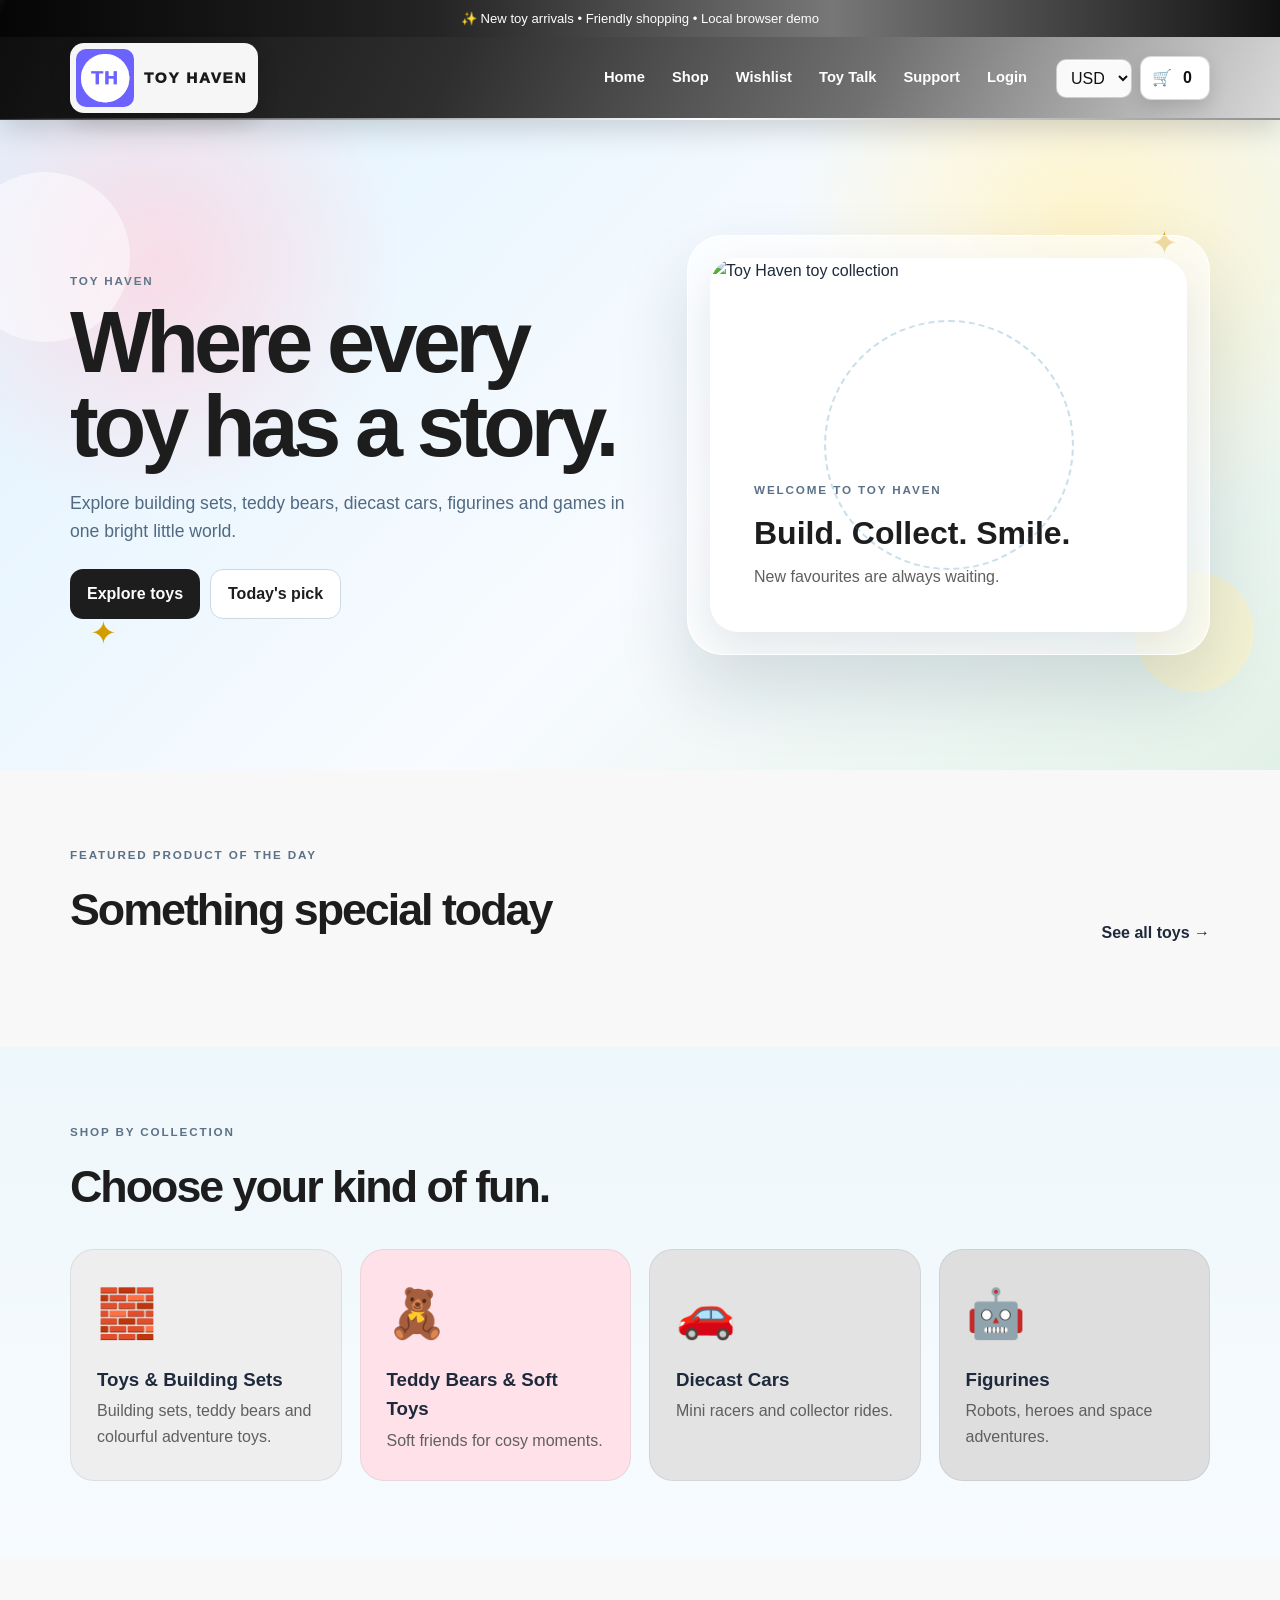
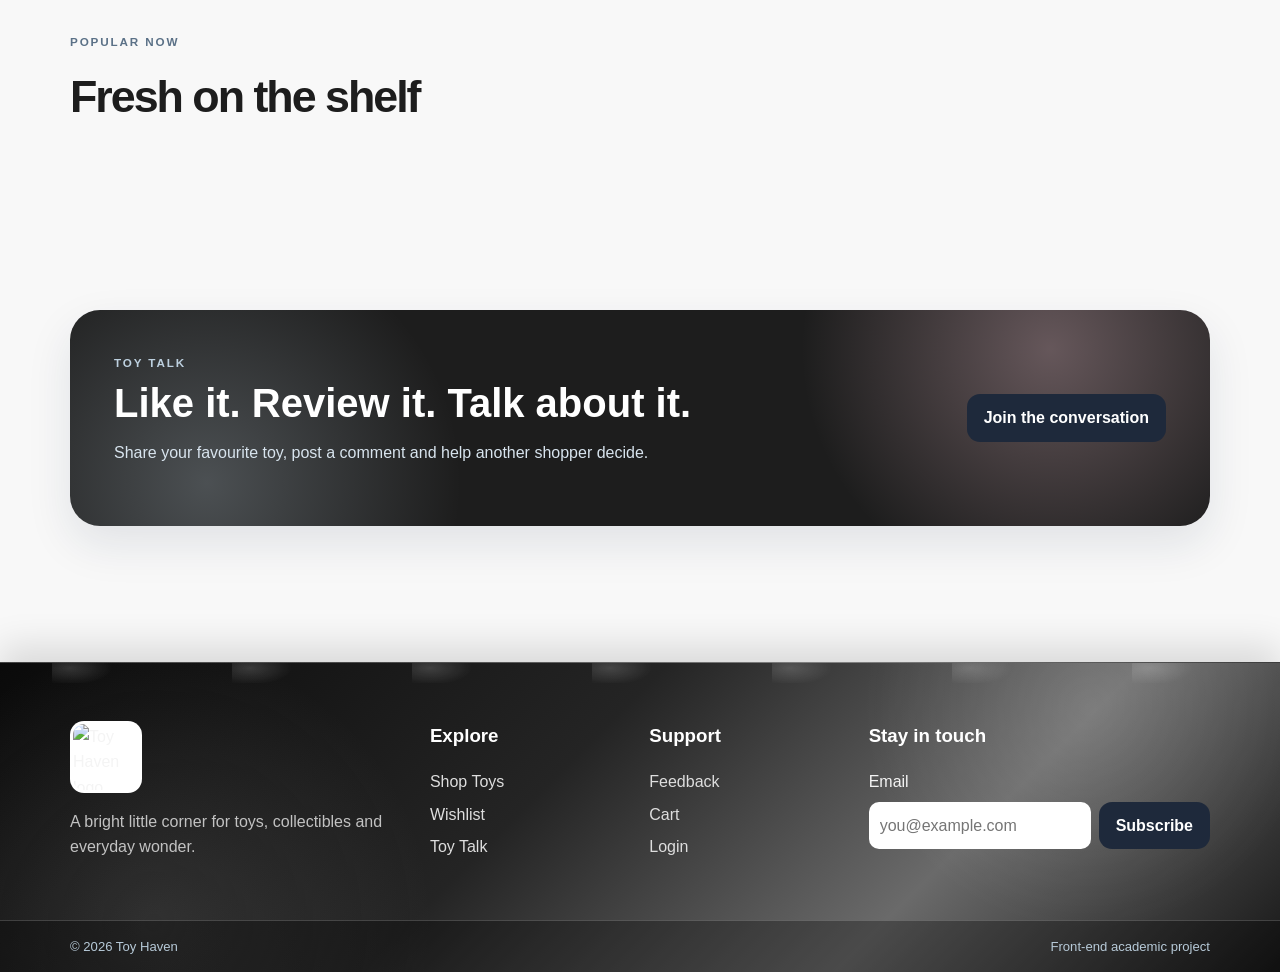
==== commit 1371fc78: "Update index.html" ====
--- a/index.html
+++ b/index.html
@@ -40,7 +40,7 @@
    </div>
    <div class="container nav-wrap">
     <a class="brand" href="index.html">
-     <img alt="Toy Haven TH logo" src="images/logo-user.png"/>
+     <img alt="Toy Haven TH logo" src="logo-user.png"/>
      <span class="brand-name">TOY HAVEN</span>
     </a>
     <button aria-controls="mainNav" aria-expanded="false" class="menu-btn" id="menuBtn">
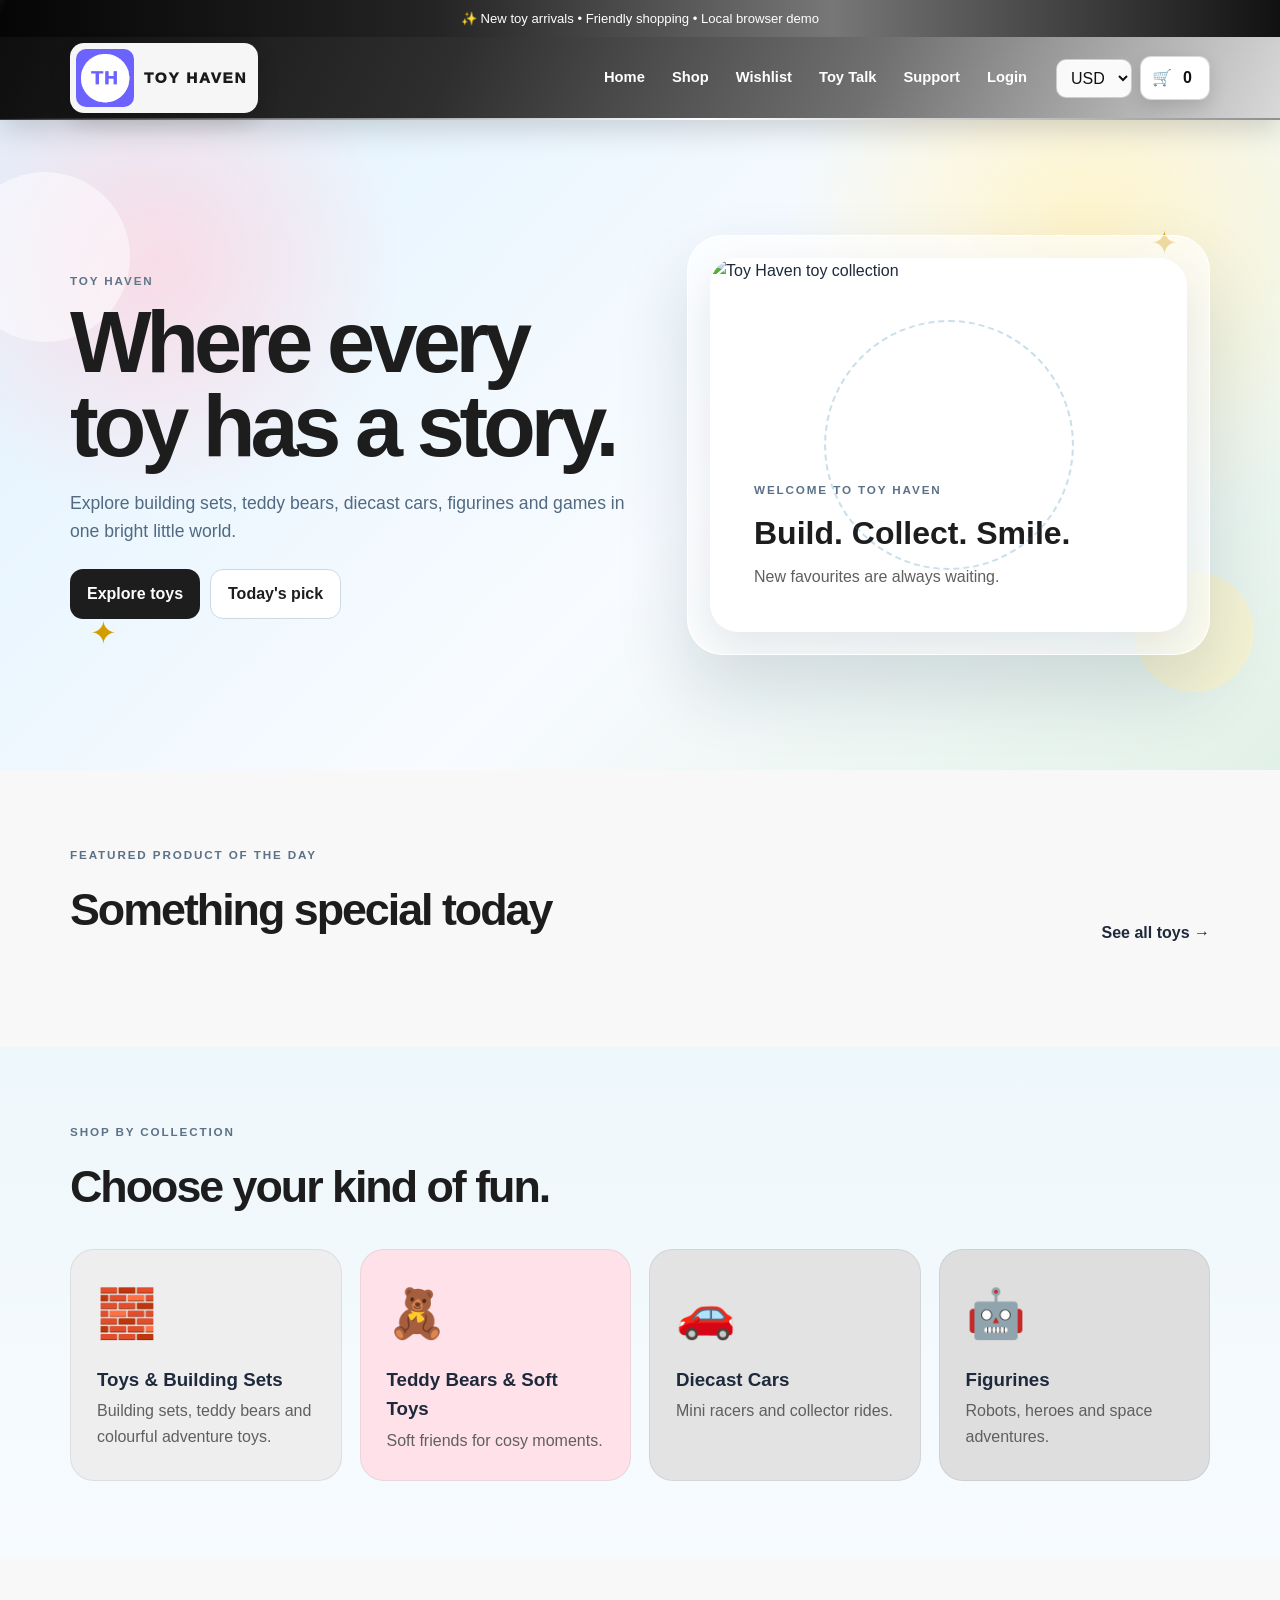
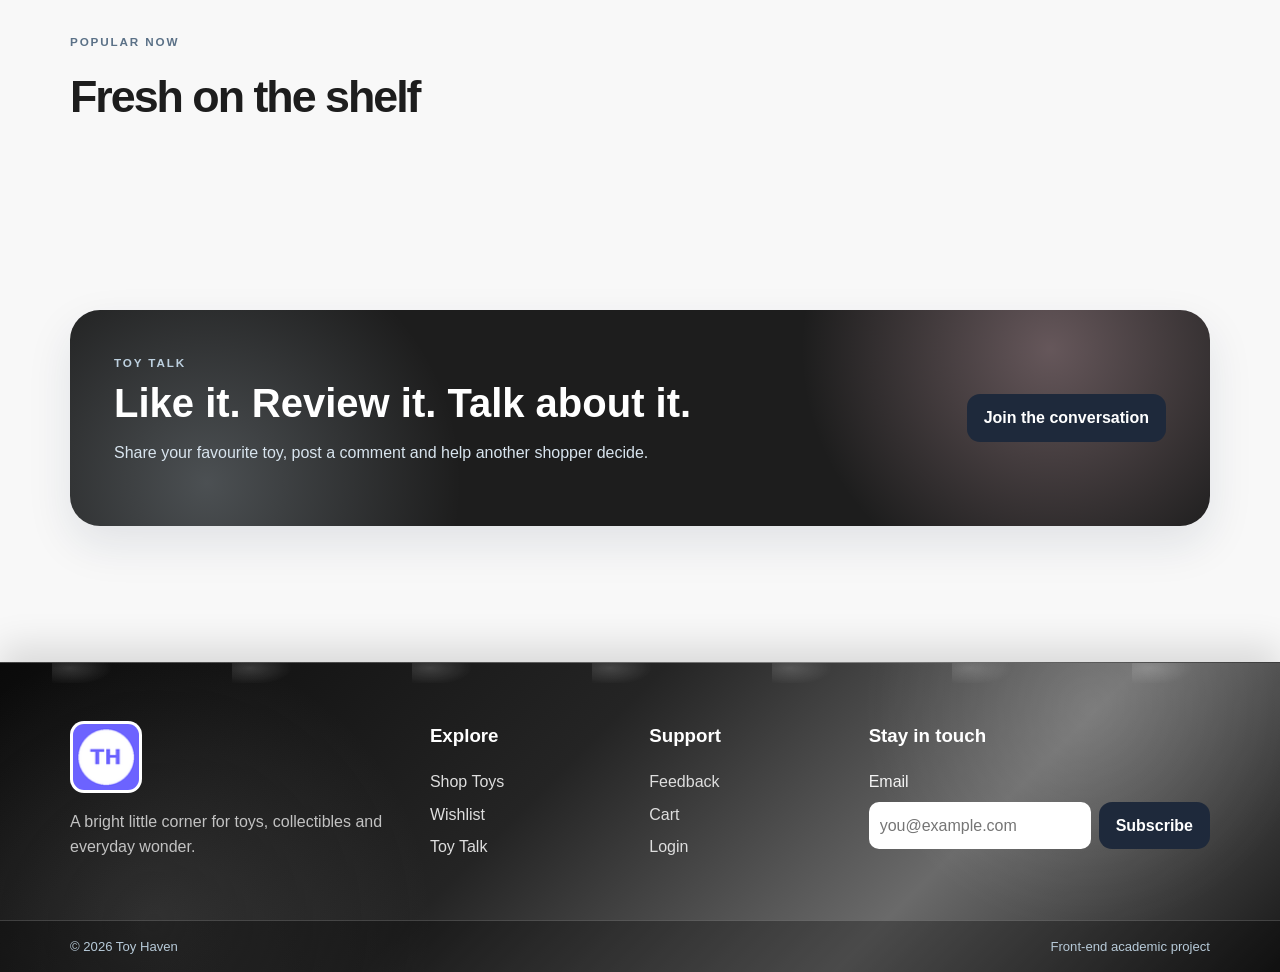
==== commit 401addde: "Update index.html" ====
--- a/index.html
+++ b/index.html
@@ -274,7 +274,7 @@
   <footer class="site-footer">
    <div class="container footer-grid">
     <div>
-     <img alt="Toy Haven logo" class="footer-logo" src="images/logo-user.png"/>
+     <img alt="Toy Haven logo" class="footer-logo" src="favicon.png" />
      <p>
       A bright little corner for toys, collectibles and everyday wonder.
      </p>
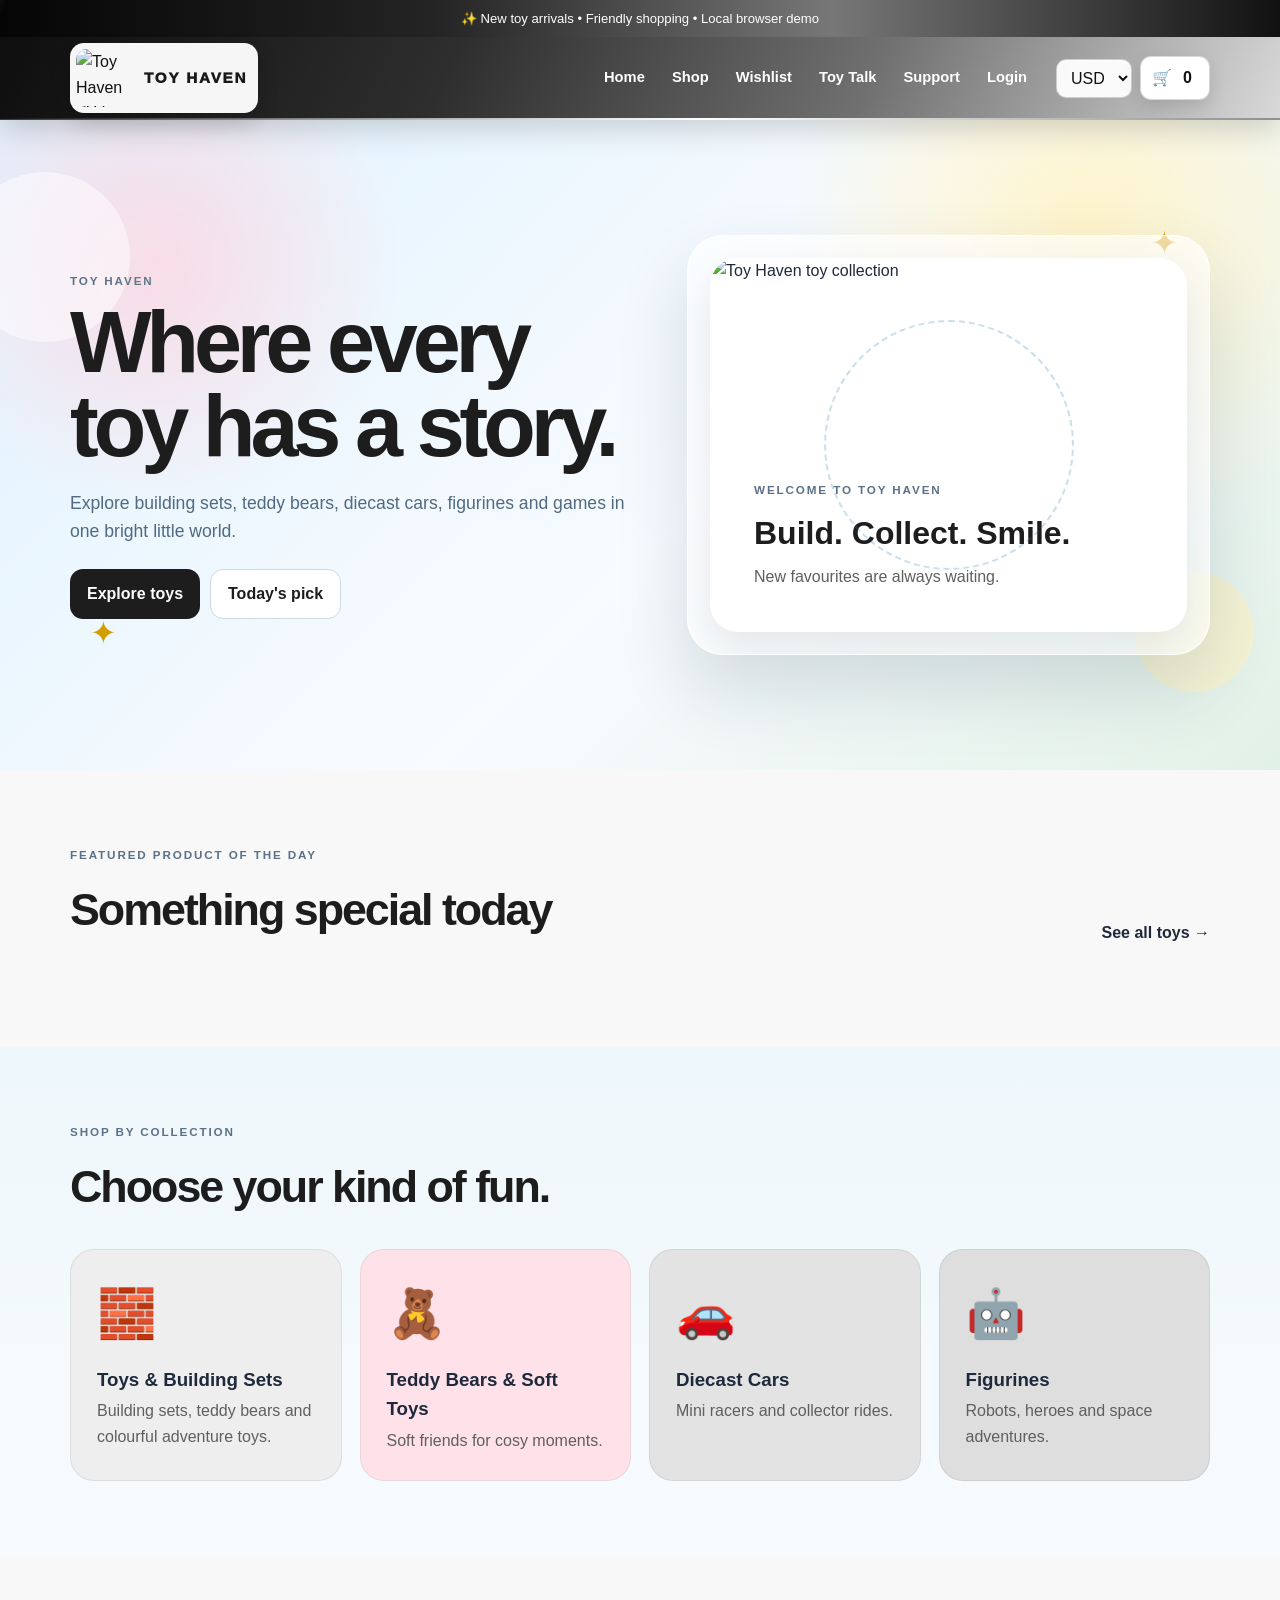
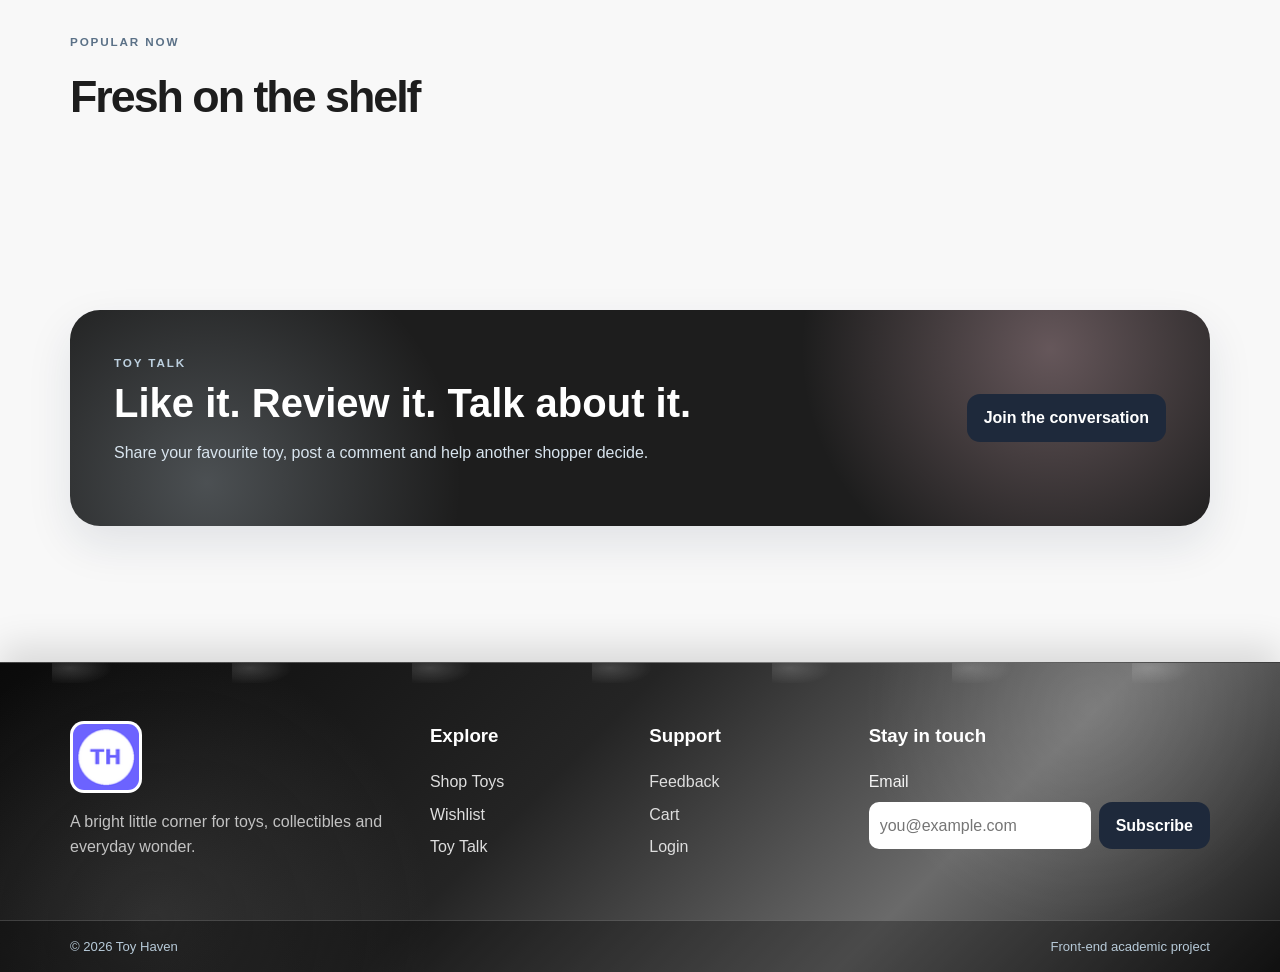
==== commit 2864fd79: "Update index.html" ====
--- a/index.html
+++ b/index.html
@@ -40,7 +40,7 @@
    </div>
    <div class="container nav-wrap">
     <a class="brand" href="index.html">
-     <img alt="Toy Haven TH logo" src="logo-user.png"/>
+     <img alt="Toy Haven TH logo" src="src="favicon.png""/>
      <span class="brand-name">TOY HAVEN</span>
     </a>
     <button aria-controls="mainNav" aria-expanded="false" class="menu-btn" id="menuBtn">
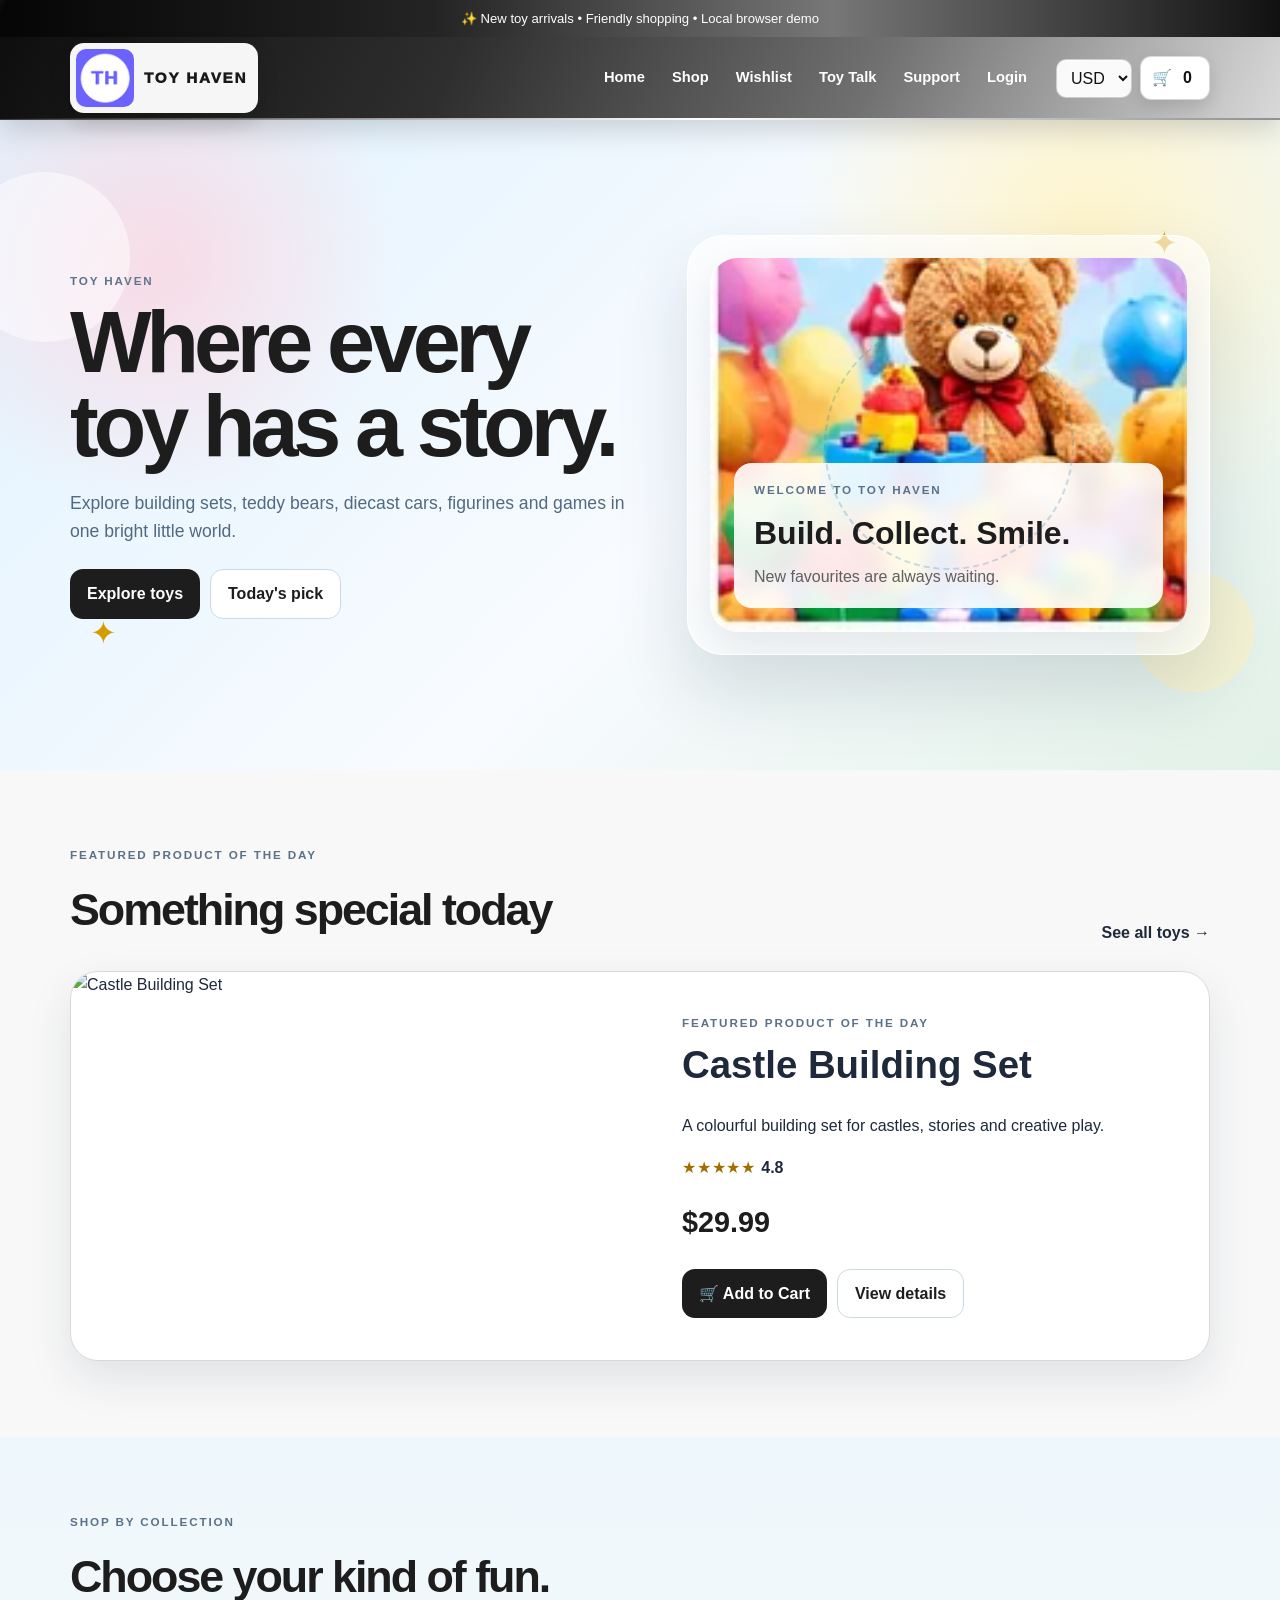
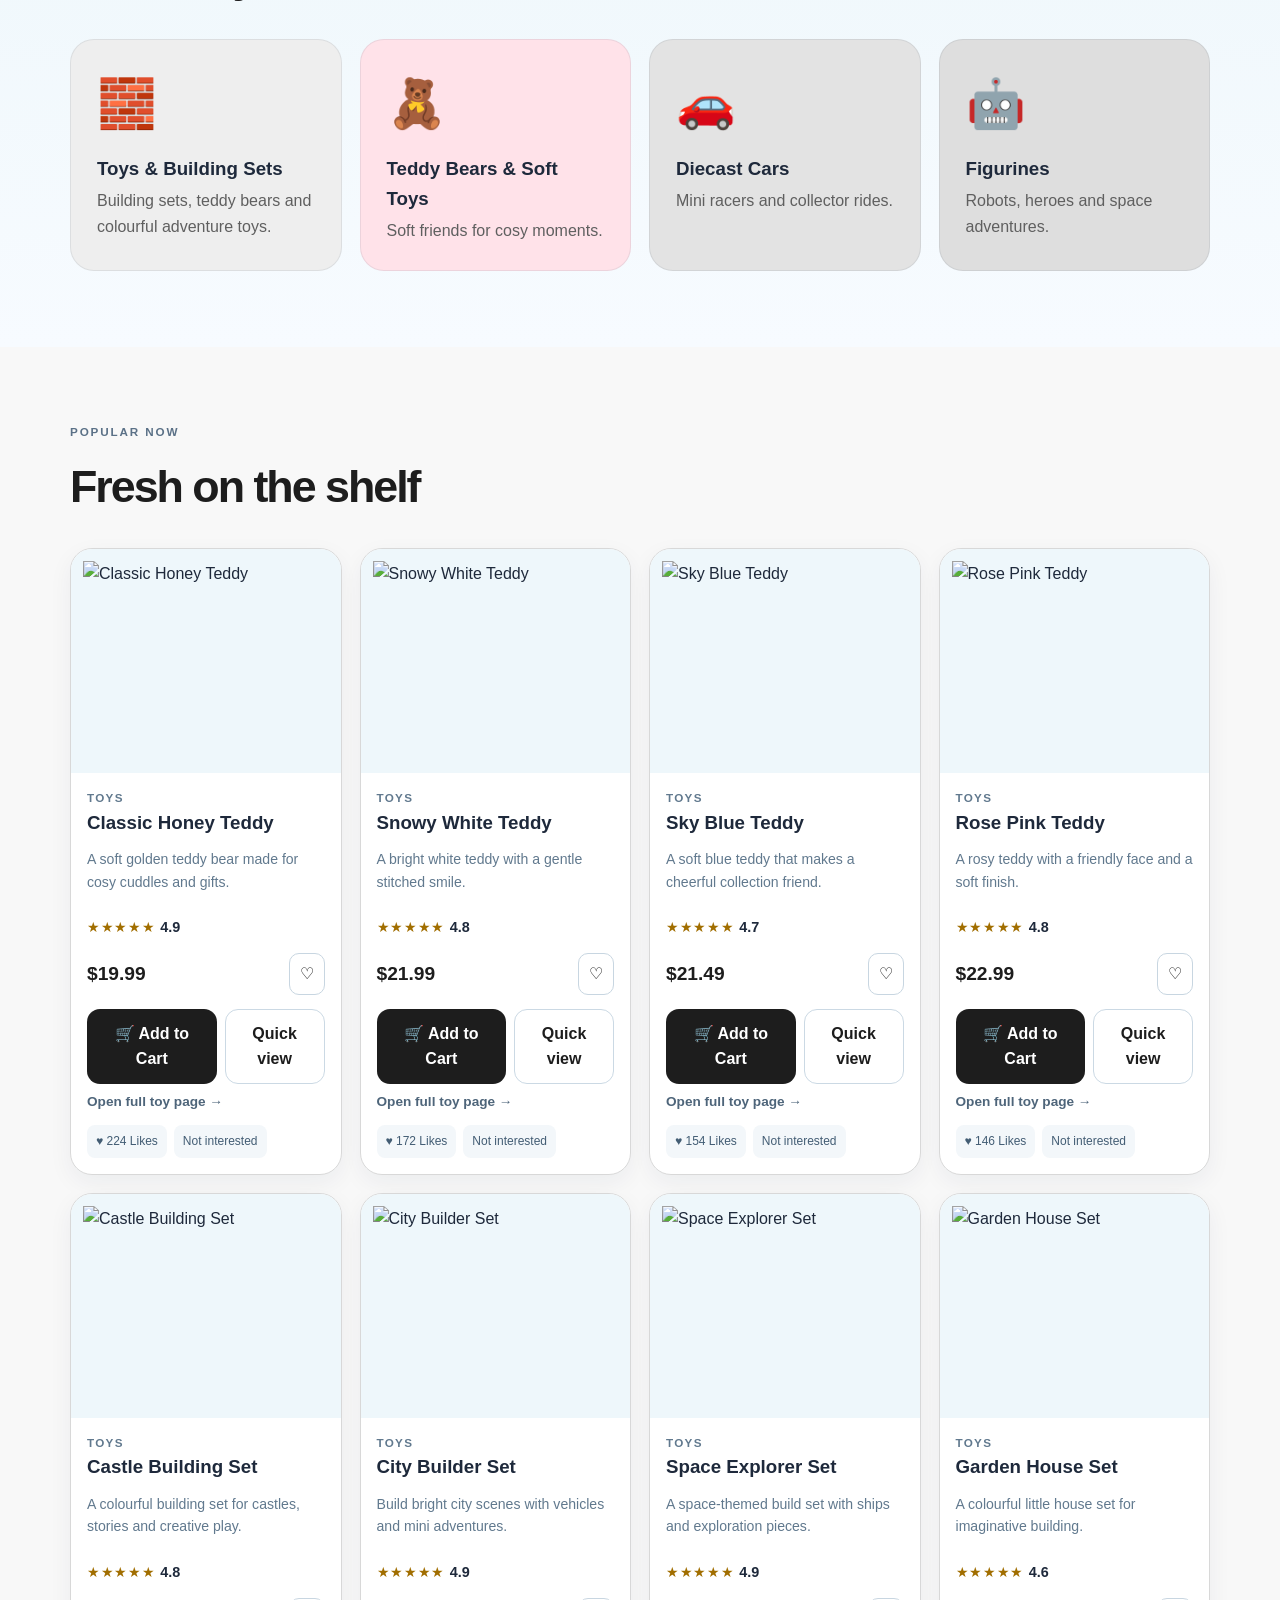
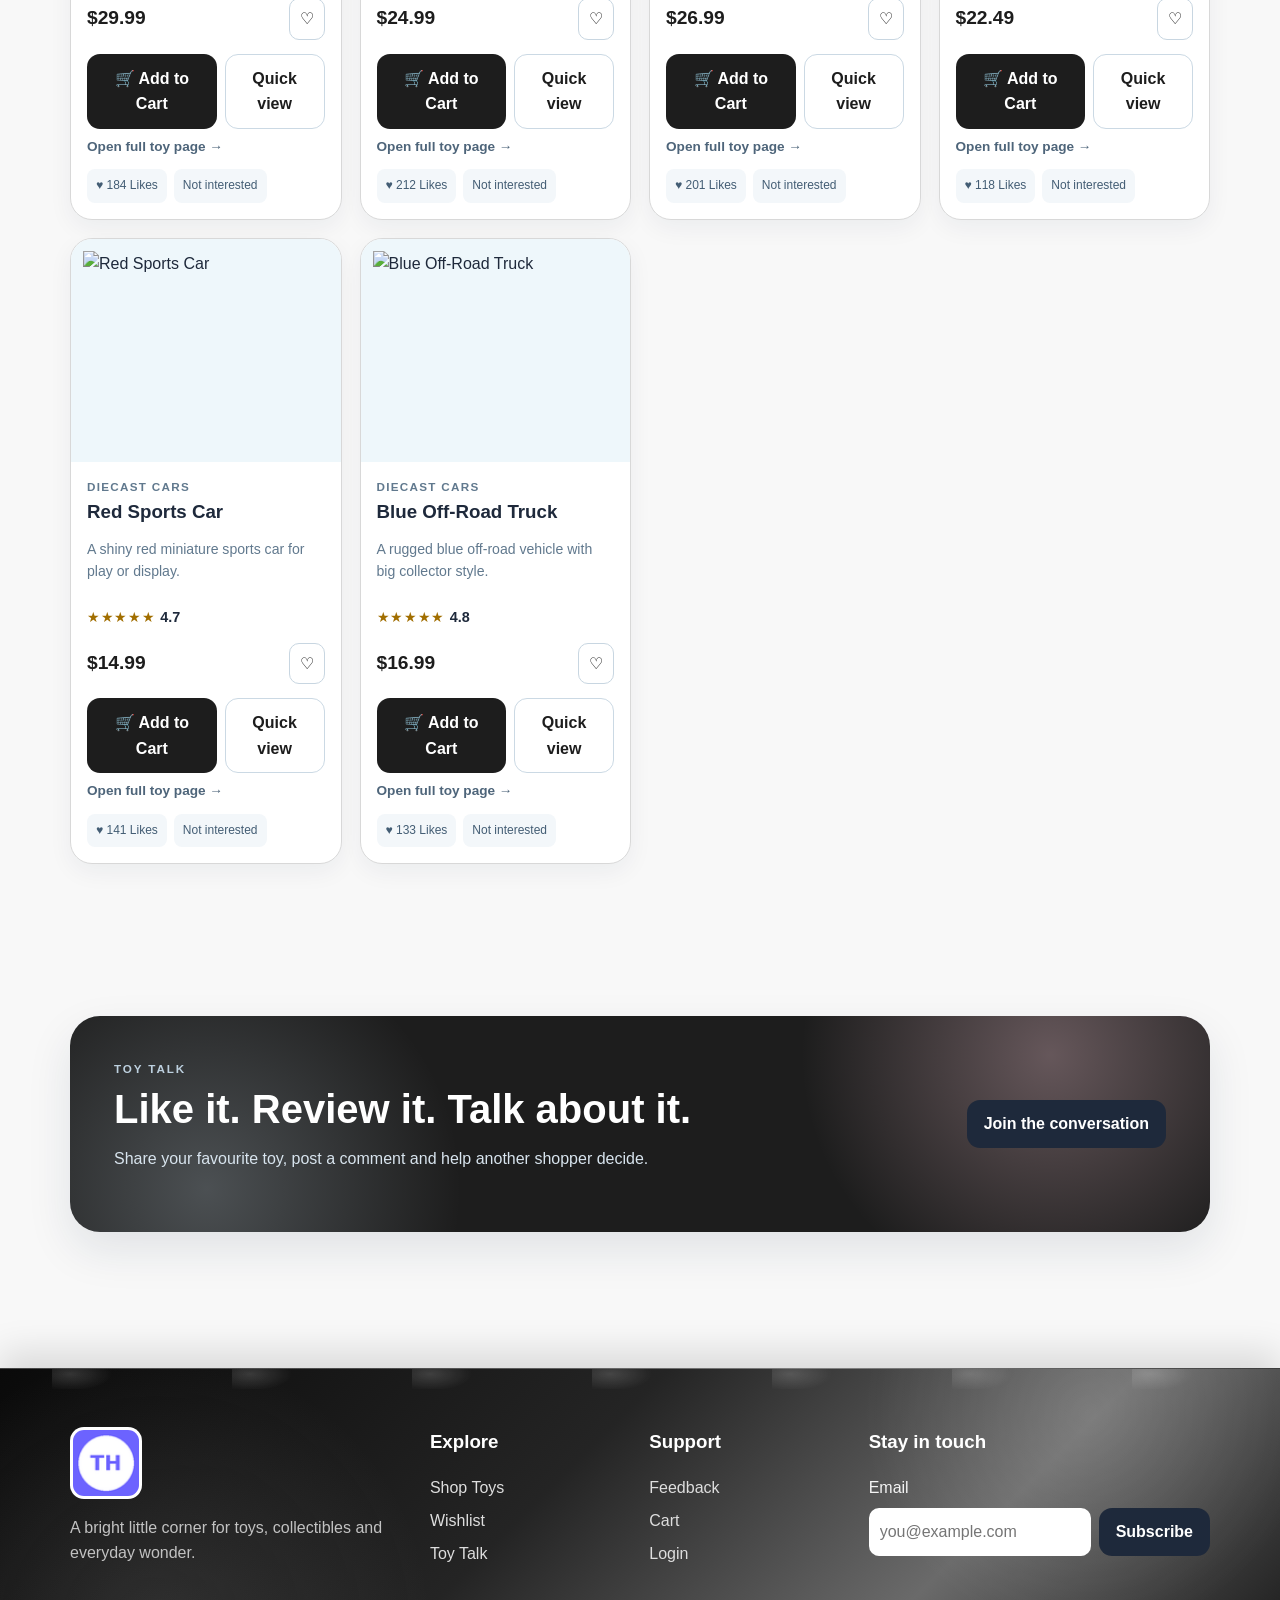
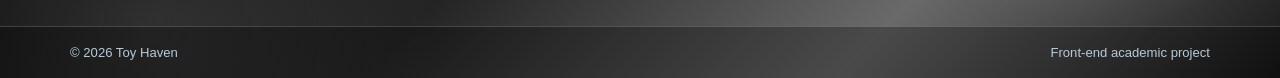
==== commit 8aa80fd5: "Update index.html" ====
--- a/index.html
+++ b/index.html
@@ -1,350 +1,419 @@
 <!DOCTYPE html>
 <html lang="en">
- <head>
+<head>
   <meta charset="utf-8"/>
   <meta content="width=device-width,initial-scale=1" name="viewport"/>
   <meta content="Toy Haven responsive toy store front-end" name="description"/>
   <meta content="#242424" name="theme-color"/>
+
   <link href="manifest.json" rel="manifest"/>
-  <link href="favicon/favicon.png" rel="icon"/>
+  <link href="favicon.png" rel="icon"/>
   <link href="style.css" rel="stylesheet"/>
-  <title>
-   Index | Toy Haven
-  </title>
- </head>
- <body data-page="home">
+
+  <title>Index | Toy Haven</title>
+</head>
+
+<body data-page="home">
 
   <div class="ambient-effects" aria-hidden="true">
-   <span class="drop drop-1"></span>
-   <span class="drop drop-2"></span>
-   <span class="drop drop-3"></span>
-   <span class="drop drop-4"></span>
-   <span class="drop drop-5"></span>
-   <span class="drop drop-6"></span>
-   <span class="drop drop-7"></span>
-   <span class="drop drop-8"></span>
-   <span class="paint paint-1"></span>
-   <span class="paint paint-2"></span>
-   <span class="paint paint-3"></span>
-   <span class="splash splash-1"></span>
-   <span class="splash splash-2"></span>
+    <span class="drop drop-1"></span>
+    <span class="drop drop-2"></span>
+    <span class="drop drop-3"></span>
+    <span class="drop drop-4"></span>
+    <span class="drop drop-5"></span>
+    <span class="drop drop-6"></span>
+    <span class="drop drop-7"></span>
+    <span class="drop drop-8"></span>
+    <span class="paint paint-1"></span>
+    <span class="paint paint-2"></span>
+    <span class="paint paint-3"></span>
+    <span class="splash splash-1"></span>
+    <span class="splash splash-2"></span>
   </div>
+
   <a class="skip-link" href="#main">
-   Skip to content
+    Skip to content
   </a>
+
   <header class="site-header">
-   <div class="announcement">
-    <p>
-     ✨ New toy arrivals &bull; Friendly shopping &bull; Local browser demo
-    </p>
-   </div>
-   <div class="container nav-wrap">
-    <a class="brand" href="index.html">
-     <img alt="Toy Haven TH logo" src="src="favicon.png""/>
-     <span class="brand-name">TOY HAVEN</span>
-    </a>
-    <button aria-controls="mainNav" aria-expanded="false" class="menu-btn" id="menuBtn">
-     ☰
-    </button>
-    <nav class="main-nav" id="mainNav">
-     <a href="index.html">
-      Home
-     </a>
-     <a href="products.html">
-      Shop
-     </a>
-     <a href="wishlist.html">
-      Wishlist
-     </a>
-     <a href="forum.html">
-      Toy Talk
-     </a>
-     <a href="feedback.html">
-      Support
-     </a>
-     <a href="login.html">
-      Login
-     </a>
-    </nav>
-    <div class="nav-actions">
-     <label class="sr-only" for="currency">
-      Currency
-     </label>
-     <select class="currency" id="currency">
-      <option>
-       USD
-      </option>
-      <option>
-       LKR
-      </option>
-      <option>
-       GBP
-      </option>
-      <option>
-       INR
-      </option>
-      <option>
-       AUD
-      </option>
-      <option>
-       EUR
-      </option>
-      <option>
-       CAD
-      </option>
-      <option>
-       AED
-      </option>
-     </select>
-     <a class="cart-pill" href="cart.html">
-      🛒
-      <span id="cartCount">
-       0
-      </span>
-     </a>
+
+    <div class="announcement">
+      <p>
+        ✨ New toy arrivals &bull; Friendly shopping &bull; Local browser demo
+      </p>
     </div>
-   </div>
+
+    <div class="container nav-wrap">
+
+      <a class="brand" href="index.html">
+        <img alt="Toy Haven TH logo" src="favicon.png"/>
+        <span class="brand-name">TOY HAVEN</span>
+      </a>
+
+      <button aria-controls="mainNav" aria-expanded="false" class="menu-btn" id="menuBtn">
+        ☰
+      </button>
+
+      <nav class="main-nav" id="mainNav">
+        <a href="index.html">Home</a>
+        <a href="products.html">Shop</a>
+        <a href="wishlist.html">Wishlist</a>
+        <a href="forum.html">Toy Talk</a>
+        <a href="feedback.html">Support</a>
+        <a href="login.html">Login</a>
+      </nav>
+
+      <div class="nav-actions">
+
+        <label class="sr-only" for="currency">
+          Currency
+        </label>
+
+        <select class="currency" id="currency">
+          <option>USD</option>
+          <option>LKR</option>
+          <option>GBP</option>
+          <option>INR</option>
+          <option>AUD</option>
+          <option>EUR</option>
+          <option>CAD</option>
+          <option>AED</option>
+        </select>
+
+        <a class="cart-pill" href="cart.html">
+          🛒
+          <span id="cartCount">0</span>
+        </a>
+
+      </div>
+    </div>
   </header>
+
   <main class="page-enter" id="main">
-   <section class="hero hero-home">
-    <div class="bubble bubble-1">
+
+    <section class="hero hero-home">
+
+      <div class="bubble bubble-1"></div>
+      <div class="bubble bubble-2"></div>
+
+      <div class="spark spark-1">✦</div>
+      <div class="spark spark-2">✦</div>
+
+      <div class="container hero-grid">
+
+        <div class="hero-copy">
+
+          <p class="eyebrow">
+            TOY HAVEN
+          </p>
+
+          <h1>
+            Where every toy has a story.
+          </h1>
+
+          <p>
+            Explore building sets, teddy bears, diecast cars, figurines and games in one bright little world.
+          </p>
+
+          <div class="button-row">
+
+            <a class="btn btn-primary" href="products.html">
+              Explore toys
+            </a>
+
+            <a class="btn btn-soft" href="#featured">
+              Today's pick
+            </a>
+
+          </div>
+        </div>
+
+        <div class="hero-stage">
+
+          <div class="hero-banner">
+
+            <img
+              alt="Toy Haven toy collection"
+              id="heroBannerImage"
+              src="banner-toys.webp"
+            />
+
+            <div class="hero-banner-caption">
+
+              <p class="eyebrow">
+                WELCOME TO TOY HAVEN
+              </p>
+
+              <h2>
+                Build. Collect. Smile.
+              </h2>
+
+              <p>
+                New favourites are always waiting.
+              </p>
+
+            </div>
+          </div>
+
+          <div class="orbit"></div>
+
+        </div>
+      </div>
+    </section>
+
+    <section class="section container" id="featured">
+
+      <div class="section-title">
+
+        <div>
+          <p class="eyebrow">
+            FEATURED PRODUCT OF THE DAY
+          </p>
+
+          <h2>
+            Something special today
+          </h2>
+        </div>
+
+        <a class="text-link" href="products.html">
+          See all toys &rarr;
+        </a>
+
+      </div>
+
+      <div id="featuredProduct"></div>
+
+    </section>
+
+    <section class="section tinted">
+
+      <div class="container">
+
+        <div class="section-title">
+
+          <div>
+
+            <p class="eyebrow">
+              SHOP BY COLLECTION
+            </p>
+
+            <h2>
+              Choose your kind of fun.
+            </h2>
+
+          </div>
+
+        </div>
+
+        <div class="category-grid">
+
+          <a class="category-card blue" href="products.html?category=Toys">
+
+            <span>🧱</span>
+
+            <h3>
+              Toys & Building Sets
+            </h3>
+
+            <p>
+              Building sets, teddy bears and colourful adventure toys.
+            </p>
+
+          </a>
+
+          <a class="category-card pink" href="products.html?category=Toys">
+
+            <span>🧸</span>
+
+            <h3>
+              Teddy Bears & Soft Toys
+            </h3>
+
+            <p>
+              Soft friends for cosy moments.
+            </p>
+
+          </a>
+
+          <a class="category-card yellow" href="products.html?category=Diecast%20Cars">
+
+            <span>🚗</span>
+
+            <h3>
+              Diecast Cars
+            </h3>
+
+            <p>
+              Mini racers and collector rides.
+            </p>
+
+          </a>
+
+          <a class="category-card green" href="products.html?category=Figurines">
+
+            <span>🤖</span>
+
+            <h3>
+              Figurines
+            </h3>
+
+            <p>
+              Robots, heroes and space adventures.
+            </p>
+
+          </a>
+
+        </div>
+      </div>
+    </section>
+
+    <section class="section container">
+
+      <div class="section-title">
+
+        <div>
+
+          <p class="eyebrow">
+            POPULAR NOW
+          </p>
+
+          <h2>
+            Fresh on the shelf
+          </h2>
+
+        </div>
+
+      </div>
+
+      <div class="product-grid" id="homeProducts"></div>
+
+    </section>
+
+    <section class="section container">
+
+      <div class="community-banner">
+
+        <div>
+
+          <p class="eyebrow">
+            TOY TALK
+          </p>
+
+          <h2>
+            Like it. Review it. Talk about it.
+          </h2>
+
+          <p>
+            Share your favourite toy, post a comment and help another shopper decide.
+          </p>
+
+        </div>
+
+        <a class="btn btn-dark" href="forum.html">
+          Join the conversation
+        </a>
+
+      </div>
+
+    </section>
+
+  </main>
+
+  <footer class="site-footer">
+
+    <div class="container footer-grid">
+
+      <div>
+
+        <img
+          alt="Toy Haven logo"
+          class="footer-logo"
+          src="favicon.png"
+        />
+
+        <p>
+          A bright little corner for toys, collectibles and everyday wonder.
+        </p>
+
+      </div>
+
+      <div>
+
+        <h3>Explore</h3>
+
+        <a href="products.html">Shop Toys</a>
+        <a href="wishlist.html">Wishlist</a>
+        <a href="forum.html">Toy Talk</a>
+
+      </div>
+
+      <div>
+
+        <h3>Support</h3>
+
+        <a href="feedback.html">Feedback</a>
+        <a href="cart.html">Cart</a>
+        <a href="login.html">Login</a>
+
+      </div>
+
+      <div>
+
+        <h3>Stay in touch</h3>
+
+        <form id="newsletterForm">
+
+          <label for="newsletterEmail">
+            Email
+          </label>
+
+          <div class="newsletter-row">
+
+            <input
+              id="newsletterEmail"
+              placeholder="you@example.com"
+              required
+              type="email"
+            />
+
+            <button class="btn btn-dark">
+              Subscribe
+            </button>
+
+          </div>
+
+        </form>
+
+      </div>
+
     </div>
-    <div class="bubble bubble-2">
+
+    <div class="footer-bottom">
+
+      <div class="container">
+
+        <span>
+          &copy; 2026 Toy Haven
+        </span>
+
+        <span>
+          Front-end academic project
+        </span>
+
+      </div>
+
     </div>
-    <div class="spark spark-1">
-     ✦
-    </div>
-    <div class="spark spark-2">
-     ✦
-    </div>
-    <div class="container hero-grid">
-     <div class="hero-copy">
-      <p class="eyebrow">
-       TOY HAVEN
-      </p>
-      <h1>
-       Where every toy has a story.
-      </h1>
-      <p>
-       Explore building sets, teddy bears, diecast cars, figurines and games in one bright little world.
-      </p>
-      <div class="button-row">
-       <a class="btn btn-primary" href="products.html">
-        Explore toys
-       </a>
-       <a class="btn btn-soft" href="#featured">
-        Today's pick
-       </a>
-      </div>
-     </div>
-     <div class="hero-stage">
-      <div class="hero-banner">
-       <img
-        alt="Toy Haven toy collection"
-        id="heroBannerImage"
-        src="images/banner-toys.webp"
-       />
-       <div class="hero-banner-caption">
-        <p class="eyebrow">
-         WELCOME TO TOY HAVEN
-        </p>
-        <h2>
-         Build. Collect. Smile.
-        </h2>
-        <p>
-         New favourites are always waiting.
-        </p>
-       </div>
-      </div>
-      <div class="orbit">
-      </div>
-     </div>
-    </div>
-   </section>
-   <section class="section container" id="featured">
-    <div class="section-title">
-     <div>
-      <p class="eyebrow">
-       FEATURED PRODUCT OF THE DAY
-      </p>
-      <h2>
-       Something special today
-      </h2>
-     </div>
-     <a class="text-link" href="products.html">
-      See all toys &rarr;
-     </a>
-    </div>
-    <div id="featuredProduct">
-    </div>
-   </section>
-   <section class="section tinted">
-    <div class="container">
-     <div class="section-title">
-      <div>
-       <p class="eyebrow">
-        SHOP BY COLLECTION
-       </p>
-       <h2>
-        Choose your kind of fun.
-       </h2>
-      </div>
-     </div>
-     <div class="category-grid">
-      <a class="category-card blue" href="products.html?category=Toys">
-       <span>
-        🧱
-       </span>
-       <h3>
-        Toys & Building Sets
-       </h3>
-       <p>
-        Building sets, teddy bears and colourful adventure toys.
-       </p>
-      </a>
-      <a class="category-card pink" href="products.html?category=Toys">
-       <span>
-        🧸
-       </span>
-       <h3>
-        Teddy Bears & Soft Toys
-       </h3>
-       <p>
-        Soft friends for cosy moments.
-       </p>
-      </a>
-      <a class="category-card yellow" href="products.html?category=Diecast%20Cars">
-       <span>
-        🚗
-       </span>
-       <h3>
-        Diecast Cars
-       </h3>
-       <p>
-        Mini racers and collector rides.
-       </p>
-      </a>
-      <a class="category-card green" href="products.html?category=Figurines">
-       <span>
-        🤖
-       </span>
-       <h3>
-        Figurines
-       </h3>
-       <p>
-        Robots, heroes and space adventures.
-       </p>
-      </a>
-     </div>
-    </div>
-   </section>
-   <section class="section container">
-    <div class="section-title">
-     <div>
-      <p class="eyebrow">
-       POPULAR NOW
-      </p>
-      <h2>
-       Fresh on the shelf
-      </h2>
-     </div>
-    </div>
-    <div class="product-grid" id="homeProducts">
-    </div>
-   </section>
-   <section class="section container">
-    <div class="community-banner">
-     <div>
-      <p class="eyebrow">
-       TOY TALK
-      </p>
-      <h2>
-       Like it. Review it. Talk about it.
-      </h2>
-      <p>
-       Share your favourite toy, post a comment and help another shopper decide.
-      </p>
-     </div>
-     <a class="btn btn-dark" href="forum.html">
-      Join the conversation
-     </a>
-    </div>
-   </section>
-  </main>
-  <footer class="site-footer">
-   <div class="container footer-grid">
-    <div>
-     <img alt="Toy Haven logo" class="footer-logo" src="favicon.png" />
-     <p>
-      A bright little corner for toys, collectibles and everyday wonder.
-     </p>
-    </div>
-    <div>
-     <h3>
-      Explore
-     </h3>
-     <a href="products.html">
-      Shop Toys
-     </a>
-     <a href="wishlist.html">
-      Wishlist
-     </a>
-     <a href="forum.html">
-      Toy Talk
-     </a>
-    </div>
-    <div>
-     <h3>
-      Support
-     </h3>
-     <a href="feedback.html">
-      Feedback
-     </a>
-     <a href="cart.html">
-      Cart
-     </a>
-     <a href="login.html">
-      Login
-     </a>
-    </div>
-    <div>
-     <h3>
-      Stay in touch
-     </h3>
-     <form id="newsletterForm">
-      <label for="newsletterEmail">
-       Email
-      </label>
-      <div class="newsletter-row">
-       <input id="newsletterEmail" placeholder="you@example.com" required="" type="email"/>
-       <button class="btn btn-dark">
-        Subscribe
-       </button>
-      </div>
-     </form>
-    </div>
-   </div>
-   <div class="footer-bottom">
-    <div class="container">
-     <span>
-      &copy; 2026 Toy Haven
-     </span>
-     <span>
-      Front-end academic project
-     </span>
-    </div>
-   </div>
+
   </footer>
-  <div aria-live="polite" class="toast" id="toast" role="status">
-  </div>
-  <script src="js/products.js">
-  </script>
-  <script src="js/main.js">
-  </script>
-  <script src="js/shop.js">
-  </script>
-   <script src="js/product-modal.js"></script>
-  <script src="js/page-animations.js"></script>
- </body>
+
+  <div aria-live="polite" class="toast" id="toast" role="status"></div>
+
+  <!-- JavaScript files are also in the repository root -->
+  <script src="products.js"></script>
+  <script src="main.js"></script>
+  <script src="shop.js"></script>
+  <script src="product-modal.js"></script>
+  <script src="page-animations.js"></script>
+
+</body>
 </html>
-
